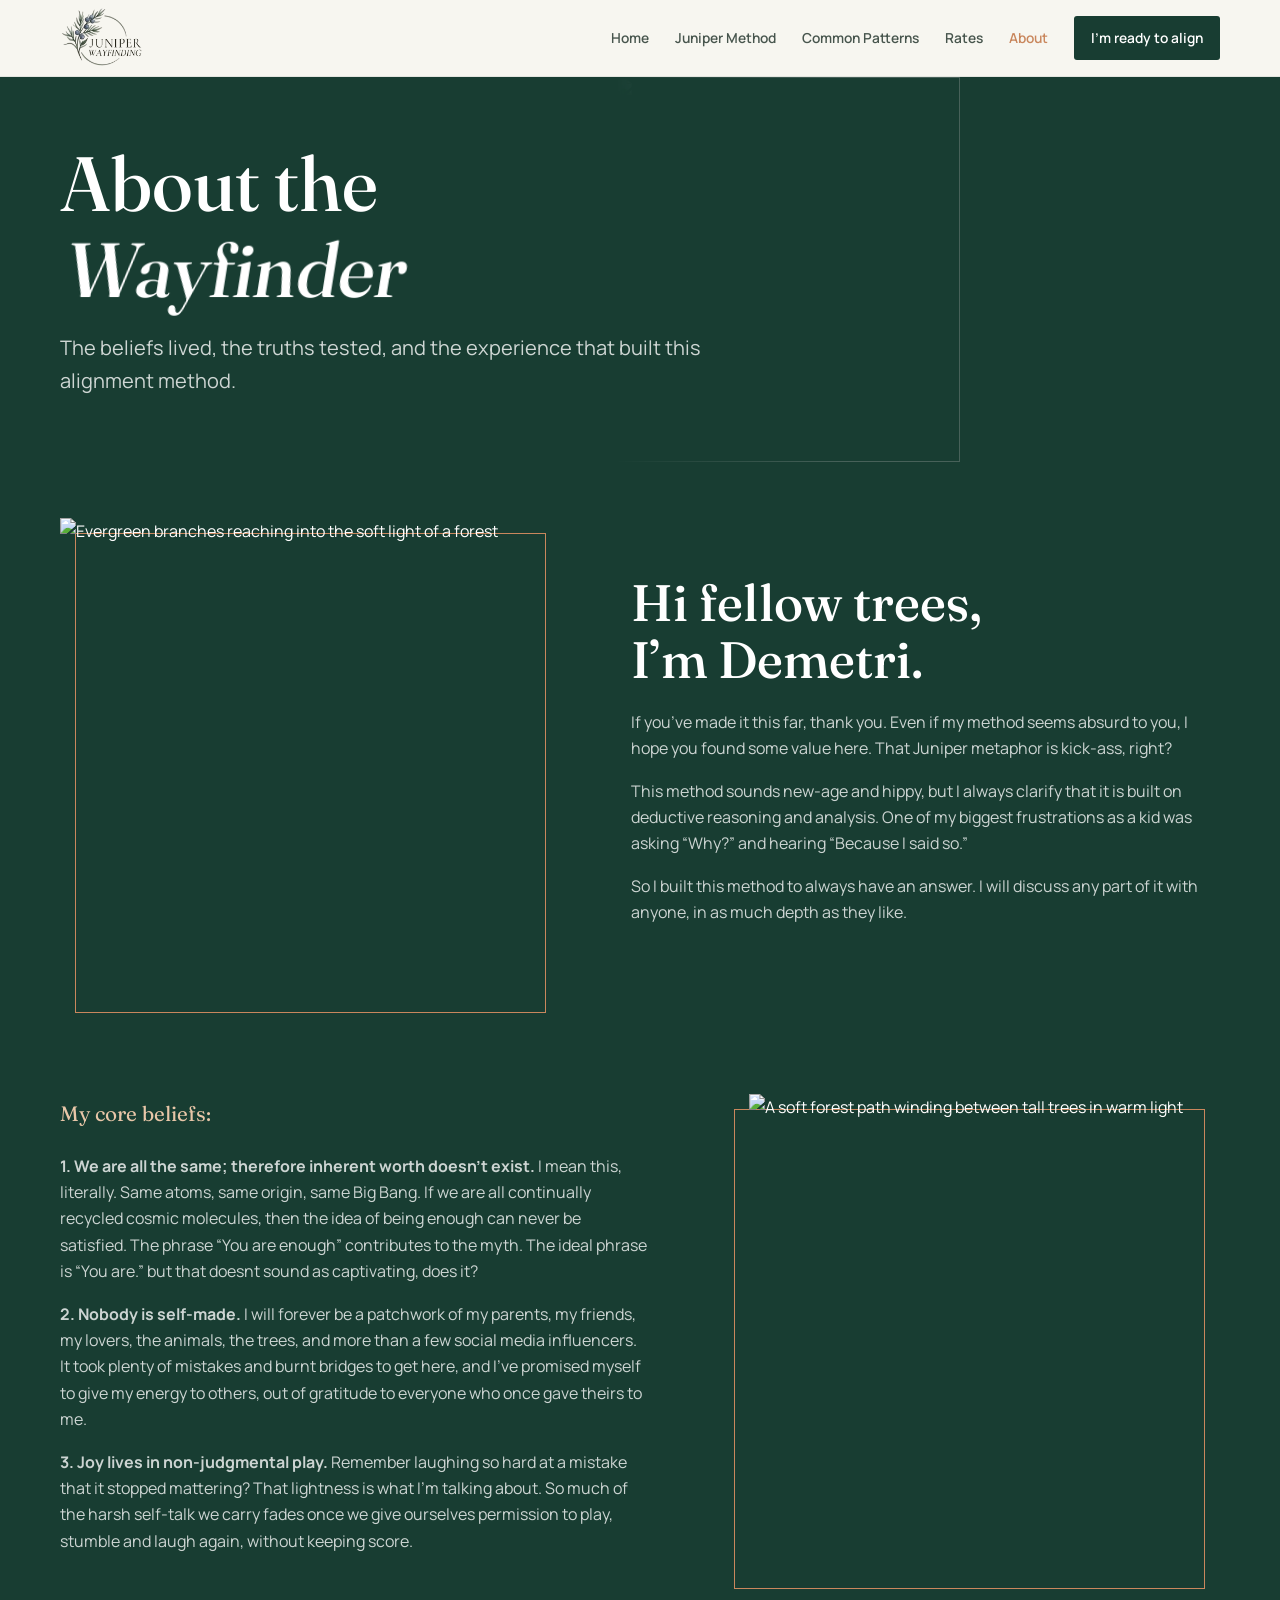
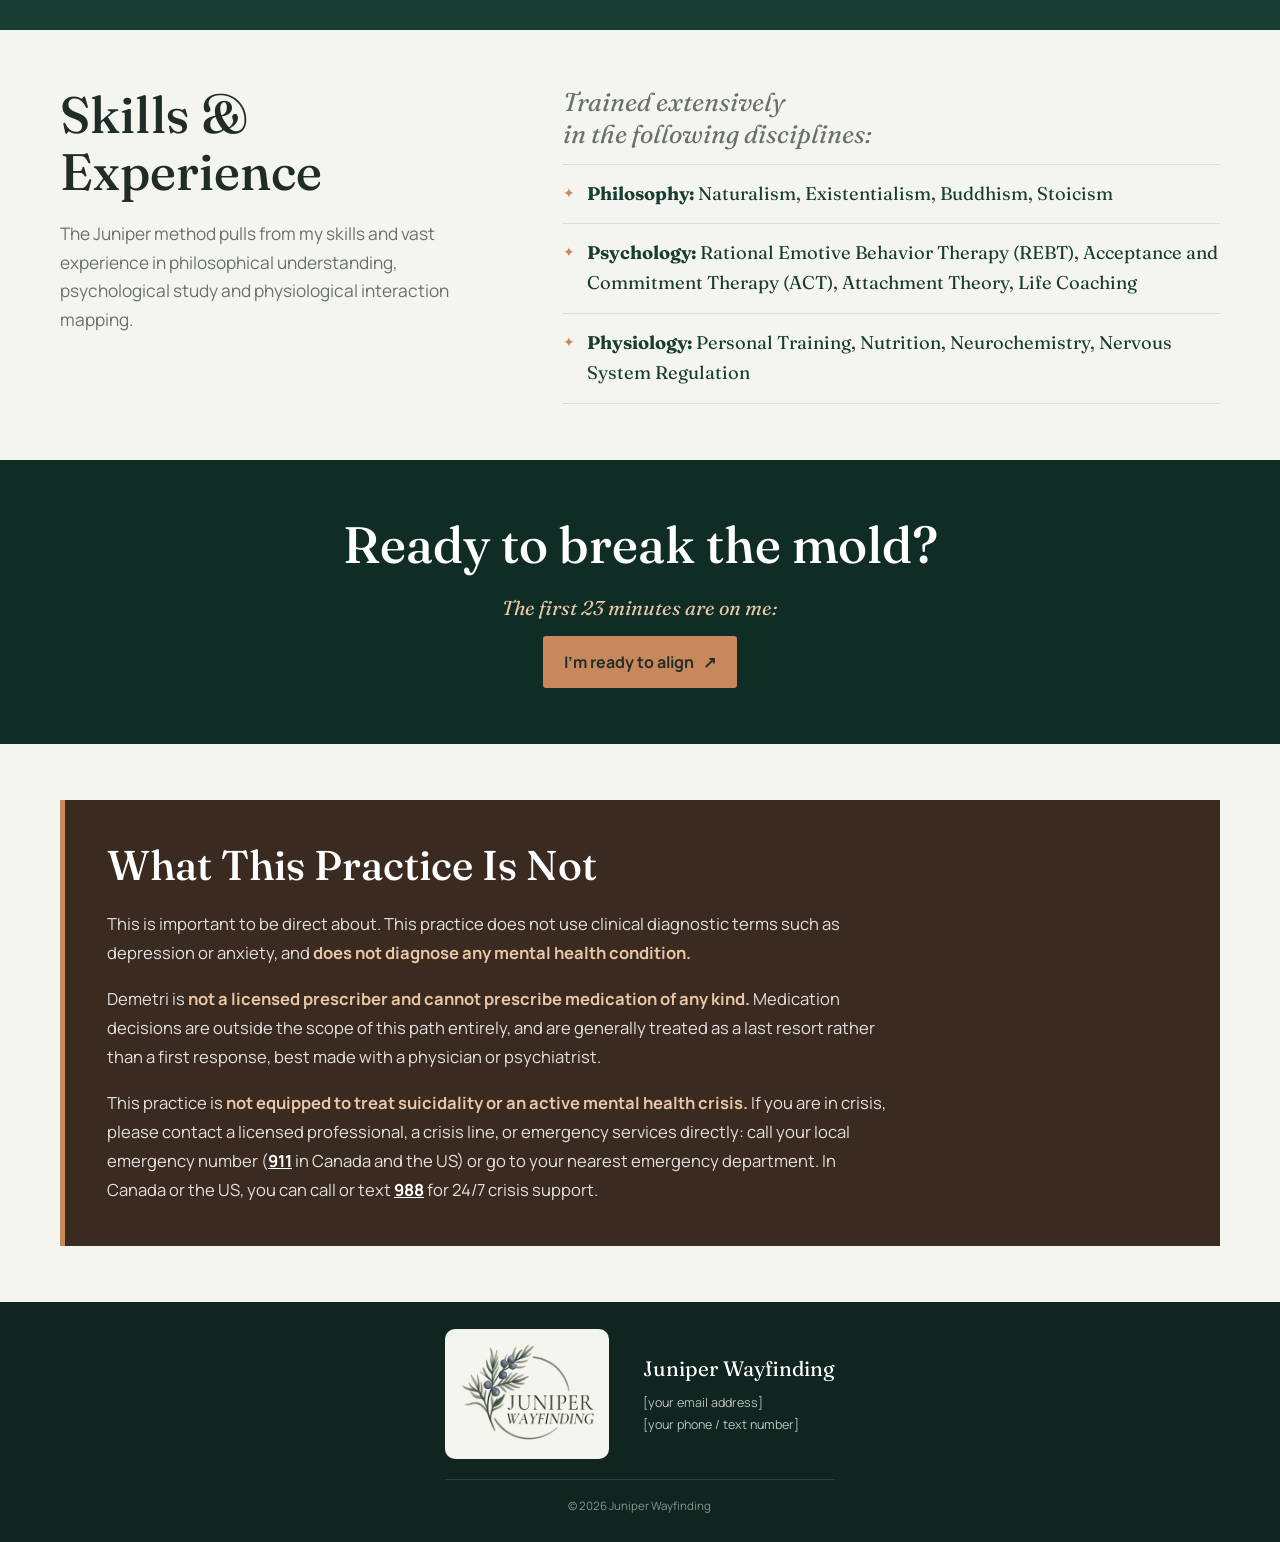
==== about.html @ f5d8e537 "Initial Juniper Wayfinding website Co-Authored-By: Claude Opus 5.5 <noreply@anthropic.com>" ====
<!doctype html>
<html lang="en">
<head>
	<meta charset="utf-8"><meta name="viewport" content="width=device-width, initial-scale=1"><meta name="theme-color" content="#183d32">
	<meta name="description" content="Demetri Steadfast runs Juniper Wayfinding, an online practice. Background, training in REBT, personal training, life coaching, nutrition, and neurochemistry, and what this practice is not.">
	<title>About the Wayfinder | Juniper Wayfinding</title>
	<link rel="preconnect" href="https://fonts.googleapis.com"><link rel="preconnect" href="https://fonts.gstatic.com" crossorigin>
	<link href="https://fonts.googleapis.com/css2?family=Fraunces:ital,opsz,wght@0,9..144,400;0,9..144,500;0,9..144,600;1,9..144,400;1,9..144,500&family=Manrope:wght@400;500;600;700&display=swap" rel="stylesheet"><link rel="stylesheet" href="site.css">
</head>
<body>
	<header class="site-header"><nav class="nav-wrap shell" aria-label="Main navigation">
		<a class="brand" href="index.html" aria-label="Juniper Wayfinding home"><img class="brand-logo" src="logo_inv.png" width="600" height="484" alt="Juniper Wayfinding"></a>
		<button class="menu-toggle" type="button" aria-label="Open navigation" aria-expanded="false" aria-controls="site-links"><svg viewBox="0 0 24 24" fill="none" stroke="currentColor" stroke-width="1.8" aria-hidden="true"><path d="M4 7h16M4 12h16M4 17h16"/></svg></button>
		<div class="nav-links" id="site-links"><a href="index.html">Home</a><a href="method.html">Juniper Method</a><a class="nav-sub" href="method.html#inspired-by-juniper">Inspired by Juniper</a><a href="helps.html">Common Patterns</a><a href="rates.html">Rates</a><a href="about.html" aria-current="page">About</a><a class="nav-book" href="booking.html">I’m ready to align</a></div>
	</nav></header>
	<main>
		<section class="page-hero"><img class="page-hero-image" src="https://images.unsplash.com/photo-1440581572325-0bea30075d9d?auto=format&fit=crop&w=1500&q=80" alt="" fetchpriority="high"><div class="shell"><h1>About the<br><span class="wayfinder-move">Wayfinder</span></h1><p>The beliefs lived, the truths tested, and the experience that built this alignment method.</p></div></section>
		<section class="section about"><div class="shell"><div class="about-grid"><div class="about-photo reveal"><img src="https://images.unsplash.com/photo-1511497584788-876760111969?auto=format&fit=crop&w=1100&q=85" alt="Evergreen branches reaching into the soft light of a forest" loading="lazy"></div>
			<div class="about-copy reveal"><h2>Hi fellow trees,<br>I’m Demetri.</h2>
				<p>If you’ve made it this far, thank you. Even if my method seems absurd to you, I hope you found some value here. That Juniper metaphor is kick-ass, right?</p>
				<p>This method sounds new-age and hippy, but I always clarify that it is built on deductive reasoning and analysis. One of my biggest frustrations as a kid was asking “Why?” and hearing “Because I said so.”</p>
				<p>So I built this method to always have an answer. I will discuss any part of it with anyone, in as much depth as they like.</p>
			</div></div>
			<div class="about-grid about-grid-flip"><div class="about-copy reveal">
				<p class="beliefs-lead">My core beliefs:</p>
				<p><strong>1. We are all the same; therefore inherent worth doesn’t exist.</strong> I mean this, literally. Same atoms, same origin, same Big Bang. If we are all continually recycled cosmic molecules, then the idea of being enough can never be satisfied. The phrase “You are enough” contributes to the myth. The ideal phrase is “You are.” but that doesnt sound as captivating, does it?</p>
				<p><strong>2. Nobody is self-made.</strong> I will forever be a patchwork of my parents, my friends, my lovers, the animals, the trees, and more than a few social media influencers. It took plenty of mistakes and burnt bridges to get here, and I’ve promised myself to give my energy to others, out of gratitude to everyone who once gave theirs to me.</p>
				<p><strong>3. Joy lives in non-judgmental play.</strong> Remember laughing so hard at a mistake that it stopped mattering? That lightness is what I’m talking about. So much of the harsh self-talk we carry fades once we give ourselves permission to play, stumble and laugh again, without keeping score.</p>
			</div><div class="about-photo reveal"><img src="https://images.unsplash.com/photo-1441974231531-c6227db76b6e?auto=format&amp;fit=crop&amp;w=1100&amp;q=85" alt="A soft forest path winding between tall trees in warm light" loading="lazy"></div></div></div></section>
		<section class="section"><div class="shell question-grid">
			<div class="reveal"><h2>Skills &amp; Experience</h2><p class="lede">The Juniper method pulls from my skills and vast experience in philosophical understanding, psychological study and physiological interaction mapping.</p></div>
			<div class="reveal"><p class="credentials-lead">Trained extensively<br>in the following disciplines:</p><ul class="credentials"><li><span><strong>Philosophy:</strong> Naturalism, Existentialism, Buddhism, Stoicism</span></li><li><span><strong>Psychology:</strong> Rational Emotive Behavior Therapy (REBT), Acceptance and Commitment Therapy (ACT), Attachment Theory, Life Coaching</span></li><li><span><strong>Physiology:</strong> Personal Training, Nutrition, Neurochemistry, Nervous System Regulation</span></li></ul></div>
		</div></section>
		<section class="closing"><div class="shell"><h2>Ready to break the mold?</h2><p class="spark-lead">The first 23 minutes are on me:</p><div class="actions" style="justify-content:center"><a class="button" href="booking.html">I’m ready to align <span aria-hidden="true">↗</span></a></div></div></section>
		<section class="section" id="what-this-is-not"><div class="shell"><div class="not-box reveal" style="opacity:1;transform:none">
			<h2>What This Practice Is Not</h2>
			<p>This is important to be direct about. This practice does not use clinical diagnostic terms such as depression or anxiety, and <strong>does not diagnose any mental health condition.</strong></p>
			<p>Demetri is <strong>not a licensed prescriber and cannot prescribe medication of any kind.</strong> Medication decisions are outside the scope of this path entirely, and are generally treated as a last resort rather than a first response, best made with a physician or psychiatrist.</p>
			<p>This practice is <strong>not equipped to treat suicidality or an active mental health crisis.</strong> If you are in crisis, please contact a licensed professional, a crisis line, or emergency services directly: call your local emergency number (<a href="tel:911">911</a> in Canada and the US) or go to your nearest emergency department. In Canada or the US, you can call or text <a href="tel:988">988</a> for 24/7 crisis support.</p>
		</div></div></section>
	</main>
	<footer class="footer">
		<div class="footer-inner shell"><a class="brand" href="index.html"><img class="brand-logo" src="logo_inv.png" width="600" height="484" alt="Juniper Wayfinding"></a><div class="footer-info"><p class="footer-tag">Juniper Wayfinding</p><p class="footer-contact"><span>[your email address]</span><span>[your phone / text number]</span></p></div><p class="footer-copy">© <span id="year"></span> Juniper Wayfinding</p></div>
	</footer>
	<script src="site.js" defer></script>
</body>
</html>
---- site.css ----
:root{--space:56px;--forest:#183d32;--deep:#102d25;--green:#315b4b;--orange:#c9875d;--orange-light:#e8c6a8;--stone:#747c76;--stone-light:#e3e6df;--paper:#f5f5ef;--white:#fffefa;--ink:#202c26;--muted:#69716b;--serif:"Fraunces",Georgia,serif;--sans:"Manrope",sans-serif;--content:1160px}
:focus-visible{outline:2px solid var(--orange);outline-offset:4px}.hero-copy{animation:copy-arrive .8s cubic-bezier(.2,.7,.2,1) both}@keyframes copy-arrive{from{opacity:0;transform:translateY(12px)}to{opacity:1;transform:translateY(0)}}.path-link{transition:transform .25s,box-shadow .25s}.path-link:hover{box-shadow:0 12px 28px rgb(24 61 50 / 9%)}
*{box-sizing:border-box}html{scroll-behavior:smooth;scroll-padding-top:90px}body{margin:0;background:var(--paper);color:var(--ink);font:16px/1.65 var(--sans);-webkit-font-smoothing:antialiased}img{display:block;max-width:100%}a{color:inherit}button,input,select,textarea{font:inherit}.shell{width:min(var(--content),calc(100% - 48px));margin-inline:auto}.eyebrow{margin:0 0 14px;color:var(--orange);font-size:.73rem;font-weight:700;letter-spacing:.13em;text-transform:uppercase}h1,h2,h3,p{margin-top:0}h1,h2,h3{font-family:var(--serif);font-weight:500;line-height:1.12}h2{margin-bottom:20px;font-size:clamp(2.2rem,4vw,3.45rem)}h3{font-size:1.35rem}.lede{max-width:660px;color:var(--muted);font-size:1.08rem}.section{padding:var(--space) 0}.section-flush-top{padding-top:0}.section-head{max-width:740px;margin-bottom:calc(var(--space) * .5)}.section-head p:last-child{margin-bottom:0}.button{display:inline-flex;min-height:49px;align-items:center;justify-content:center;gap:9px;padding:12px 20px;border:1px solid transparent;border-radius:3px;background:var(--orange);color:#1f3028;font-weight:700;text-decoration:none;transition:transform .2s,background .2s}.button:hover{transform:translateY(-2px);background:#e79b70}.button-green{background:var(--forest);color:white}.button-green:hover{background:var(--green)}.button-quiet{border-color:rgb(255 255 255 / 44%);background:transparent;color:white}.button-quiet:hover{background:rgb(255 255 255 / 10%)}.actions{display:flex;flex-wrap:wrap;align-items:center;gap:12px}
.site-header{position:sticky;z-index:20;top:0;border-bottom:1px solid rgb(24 61 50 / 9%);background:rgb(247 246 240 / 95%);backdrop-filter:blur(14px)}.nav-wrap{display:flex;min-height:76px;align-items:center;justify-content:space-between;gap:26px}.brand{display:inline-flex;align-items:center;gap:11px;color:var(--forest);text-decoration:none}.brand-mark{width:36px;height:42px}.brand-name{display:grid;gap:1px;font-size:1rem;font-weight:700;line-height:1.1}.brand-name small{color:var(--stone);font-size:.64rem;font-weight:600;letter-spacing:.13em;text-transform:uppercase}.nav-links{display:flex;align-items:center;gap:26px}.nav-links a{color:#47554d;font-size:.86rem;font-weight:600;text-decoration:none;transition:color .2s}.nav-links a:hover,.nav-links a[aria-current=page]{color:var(--orange)}.nav-links .nav-sub{display:none}.nav-links .nav-book{padding:11px 17px;border-radius:3px;background:var(--forest);color:white}.nav-links .nav-book:hover{background:var(--green);color:white}.menu-toggle{display:none;width:44px;height:44px;border:1px solid var(--stone-light);border-radius:3px;background:transparent;color:var(--forest);cursor:pointer}.menu-toggle svg{width:20px;height:20px}
.hero{position:relative;display:flex;align-items:center;overflow:hidden;background:var(--deep);color:white}.hero::before{position:absolute;z-index:1;inset:0;background:linear-gradient(90deg,rgb(16 45 37 / 97%) 0%,rgb(16 45 37 / 85%) 48%,rgb(16 45 37 / 28%) 100%);content:""}.hero-image{position:absolute;inset:0 0 0 34%;width:66%;height:100%;object-fit:cover;object-position:center 54%;opacity:.82}.hero-inner{position:relative;z-index:2;padding-block:55px 115px}.hero-copy{max-width:650px}.hero .eyebrow,.page-hero .eyebrow{color:var(--orange-light)}.hero h1{max-width:700px;margin-bottom:24px;font-size:clamp(3.2rem,7.1vw,6.2rem);letter-spacing:0}.hero h1 em{color:var(--orange-light);font-weight:500}.hero-copy>p:not(.eyebrow){max-width:min(432px,80%);margin-bottom:0;color:rgb(255 255 255 / 84%);font-size:1.25rem}.hero-note{display:flex;align-items:center;gap:11px;margin-top:40px;color:rgb(255 255 255 / 74%);font-size:.82rem}.hero-note span{width:36px;height:1px;background:var(--orange)}.page-hero{position:relative;overflow:hidden;padding:calc(var(--space) * 1.15) 0;background:var(--forest);color:white}.page-hero h1{max-width:800px;margin-bottom:18px;font-size:clamp(2.9rem,6vw,5.2rem)}.page-hero h1:last-child{margin-bottom:0}.hero-warning{color:var(--orange-light)}.page-hero p:not(.eyebrow){max-width:650px;margin-bottom:0;color:rgb(255 255 255 / 79%);font-size:1.25rem}.page-hero .shell{position:relative;z-index:2}.page-hero-image{position:absolute;inset:0 0 0 48%;width:52%;height:100%;object-fit:cover;opacity:.28;mask-image:linear-gradient(90deg,transparent,black 35%)}
.belief{padding:25px 0;background:var(--orange);color:#27362e}.belief-inner{display:flex;align-items:center;justify-content:space-between;gap:32px}.belief p{max-width:830px;margin:0;font-family:var(--serif);font-size:clamp(1.25rem,2.5vw,1.9rem);line-height:1.35}.belief-label{flex:0 0 auto;font-size:.7rem;font-weight:700;letter-spacing:.12em;text-transform:uppercase}.questions{background:#f0f0e9}.question-grid{display:grid;grid-template-columns:.8fr 1.2fr;gap:65px;align-items:start}.question-grid h2{max-width:440px}.question-list{display:grid;grid-template-columns:1fr 1fr;gap:0 28px;margin:0;padding:0;list-style:none}.question-list li{position:relative;padding:10px 0 10px 22px;border-top:1px solid #d7dbd4;color:#425148;font-family:var(--serif);font-size:1.28rem;line-height:1.4}.question-list li::before{position:absolute;top:calc(10px + .7em - 3px);left:2px;width:6px;height:6px;border-radius:50%;background:var(--orange);content:""}.home-paths{display:grid;grid-template-columns:repeat(auto-fit,minmax(230px,1fr));gap:18px}.path-link{display:flex;min-height:190px;flex-direction:column;align-items:flex-start;padding:26px;border-top:3px solid var(--orange);background:var(--white);text-decoration:none;transition:transform .2s}.path-link:hover{transform:translateY(-4px)}.path-link span{margin-top:auto;color:var(--forest);font-weight:700}.path-link h3{margin-bottom:10px;color:var(--forest);font-size:1.55rem}.path-link p{margin:0 0 20px;color:var(--muted);font-size:.93rem}.home-end{padding:57px 0;background:var(--forest);color:white}.home-end .shell{display:flex;align-items:center;justify-content:space-between;gap:28px}.home-end h2{max-width:630px;margin:0;font-size:clamp(1.8rem,3.3vw,2.7rem)}
.method-intro{display:grid;grid-template-columns:1fr .75fr;align-items:end;gap:44px}.method-intro .lede{margin-bottom:5px}.tree-map{display:grid;grid-template-columns:1fr 1fr;align-items:center;gap:clamp(30px,7vw,90px);margin-top:45px;padding:34px;border:1px solid var(--stone-light);background:var(--white)}.tree-art{width:100%;max-width:400px;margin-inline:auto}.tree-list{display:grid;gap:21px}.truth-list{margin:0;padding:0;list-style:none}.truth-list li{position:relative;padding-left:20px}.truth-list li+li{margin-top:6px}.truth-list li::before{position:absolute;top:.7em;left:2px;width:6px;height:6px;margin-top:-3px;border-radius:50%;background:var(--orange);content:""}.why .prose p.source-link{margin-top:34px;padding-top:22px;border-top:1px solid rgb(255 255 255 / 18%);color:rgb(255 255 255 / 65%);font-size:.92rem}.source-link a{display:block;margin-bottom:4px;color:var(--orange-light);font-family:var(--serif);font-size:1.3rem;text-decoration:none}.source-link a:hover{text-decoration:underline;text-underline-offset:4px}.hero-jumps{margin-top:30px}.equation-sub{margin:-8px 0 0;color:var(--muted);font-family:var(--serif);font-size:clamp(1.25rem,2vw,1.6rem);line-height:1.3}.about-copy p a{color:var(--orange-light);text-underline-offset:3px}.about-copy p a:hover{color:white}.about-copy .beliefs-lead{margin-top:26px;color:var(--orange-light)!important;font-family:var(--serif);font-size:1.3rem}.credentials-lead{margin:0 0 14px;color:var(--muted);font-family:var(--serif);font-size:1.6rem;line-height:1.25;font-style:italic}.quick:has(+ .layers-section){padding-bottom:calc(var(--space) * .6)}.quick-flow>:last-child{margin-bottom:0}.layers-section{padding-top:calc(var(--space) * .6)}.method-intro h2{margin-bottom:0}.layers-section .tree-photo{margin-top:calc(var(--space) * .4)}.tree-photo{margin:calc(var(--space) * .6) 0 0}.tree-photo img{display:block;width:100%;height:auto;aspect-ratio:2056/1536;object-fit:cover;object-position:92.6% 50%;--lean:6%;clip-path:polygon(var(--lean) 0,100% 0,calc(100% - var(--lean)) 100%,0 100%)}.tree-step{display:grid;grid-template-columns:46px 1fr;gap:15px}.step-number{display:grid;width:42px;height:42px;place-items:center;border:1px solid var(--orange);border-radius:50%;color:var(--forest);font-family:var(--serif);font-size:1.2rem}.tree-step h3{margin:0 0 5px;color:var(--forest);font-size:1.3rem}.tree-step p{margin:0;color:var(--muted);font-size:.93rem}.layers{display:grid;gap:14px;margin-top:calc(var(--space) * .6)}.layer{display:grid;grid-template-columns:68px minmax(210px,.75fr) 1.25fr;gap:22px;padding:28px 0;border-top:1px solid var(--stone-light)}.layer-index{color:var(--orange);font-family:var(--serif);font-size:2.15rem}.layer h3{margin:0 0 12px;color:var(--forest);font-size:1.7rem}.layer blockquote{margin:0;color:var(--stone);font-family:var(--serif);font-size:1rem;font-style:italic;line-height:1.55}.layer-content>p{margin-bottom:14px;color:var(--muted)}.practice-list{display:grid;grid-template-columns:1fr 1fr;gap:9px 18px;margin:0;padding:0;list-style:none}.practice-list li{display:flex;gap:9px;color:#46534b;font-size:.9rem}.practice-list li::before{color:var(--orange);content:"✦"}.method-close{max-width:780px;margin:38px auto 0;text-align:center}.method-close p{color:var(--muted)}
.about{background:var(--forest);color:white}.about-grid{display:grid;grid-template-columns:.8fr 1fr;align-items:center;gap:clamp(45px,8vw,100px)}.about-photo{position:relative;min-height:480px}.about-photo img{width:100%;height:480px;object-fit:cover;object-position:center}.about-photo::after{position:absolute;inset:15px -15px -15px 15px;z-index:-1;border:1px solid var(--orange);content:""}.about .eyebrow{color:var(--orange-light)}.about-copy p{color:rgb(255 255 255 / 78%)}.signature{margin-top:26px;color:var(--orange-light)!important;font-family:var(--serif);font-size:1.4rem}.values{display:grid;grid-template-columns:repeat(3,1fr);gap:28px;margin-top:48px;padding-top:27px;border-top:1px solid rgb(255 255 255 / 22%)}.values strong{display:block;margin-bottom:6px;color:var(--orange-light);font-family:var(--serif);font-size:1.24rem;font-weight:500}.values span{color:rgb(255 255 255 / 70%);font-size:.88rem}.rates-grid,.booking-grid{display:grid;grid-template-columns:1fr 1fr;gap:clamp(42px,8vw,90px);align-items:start}.rate-list{border-top:1px solid #d9ddd5}.rate-row{display:flex;align-items:start;justify-content:space-between;gap:18px;padding:21px 0;border-bottom:1px solid #d9ddd5}.rate-row h3{margin:0 0 5px;color:var(--forest);font-size:1.2rem}.rate-row p{margin:0;color:var(--muted);font-size:.9rem}.rate-value{flex:0 0 auto;color:var(--forest);font-size:.9rem;font-weight:700;text-align:right}.rate-note{margin-top:23px;padding:25px;border-left:3px solid var(--orange);background:#edeee8}.rate-note h3{color:var(--forest);font-size:1.4rem}.rate-note p{margin-bottom:13px;color:var(--muted);font-size:.93rem}.rate-note p:last-child{margin:0}.rate-note a{color:var(--forest);font-weight:700;text-underline-offset:3px}.booking{background:#edeee8}.booking-copy>p{color:var(--muted)}.booking-points{display:grid;gap:13px;margin:28px 0 0;padding:0;list-style:none}.booking-points li{display:flex;gap:12px;color:#46534b}.booking-points li::before{color:var(--orange);content:"✦"}.booking-form{padding:30px;background:var(--white)}.form-row{display:grid;grid-template-columns:1fr 1fr;gap:16px}.field{display:grid;gap:7px;margin-bottom:16px}.field label{color:var(--forest);font-size:.83rem;font-weight:700}.field input,.field select,.field textarea{width:100%;min-height:47px;padding:11px 12px;border:1px solid #cdd2ca;border-radius:2px;outline:none;background:white;color:var(--ink)}.field textarea{min-height:94px;resize:vertical}.field input:focus,.field select:focus,.field textarea:focus{border-color:var(--green);box-shadow:0 0 0 3px rgb(49 91 75 / 13%)}.privacy-note{margin:0 0 18px;color:var(--stone);font-size:.79rem}.booking-form .button{border:0;cursor:pointer}.form-status{min-height:1.5em;margin:13px 0 0;color:var(--forest);font-size:.89rem}.closing{padding:var(--space) 0;background:var(--deep);color:white;text-align:center}.closing .eyebrow{color:var(--orange-light)}.closing h2{max-width:760px;margin:0 auto 18px;text-wrap:balance}.closing h2+.actions{margin-top:28px}.closing p{max-width:580px;margin:0 auto 25px;color:rgb(255 255 255 / 75%)}.closing .closing-lede{font-size:1.25rem;text-wrap:balance}.closing .closing-kicker{margin-top:-6px;color:var(--orange-light);font-family:var(--serif);font-size:clamp(1.5rem,2.6vw,2.1rem);line-height:1.2;text-wrap:balance}.footer{padding:27px 0;background:#10251f;color:rgb(255 255 255 / 72%)}.footer-inner{display:grid;grid-template-columns:auto 1fr;align-items:center;gap:20px 34px}.footer-copy{grid-column:1/-1;margin:0;padding-top:16px;border-top:1px solid rgb(255 255 255 / 12%);color:rgb(255 255 255 / 50%);font-size:.72rem!important;text-align:left}.footer-contact{display:grid;gap:2px;text-align:left}.footer .brand{color:white}.footer .brand-name small{color:rgb(255 255 255 / 62%)}.footer p{margin:0;font-size:.78rem}.footer-links{display:flex;gap:18px}.footer-links a{font-size:.82rem;text-decoration:none}.footer-links a:hover{color:var(--orange-light)}.reveal{opacity:0;transform:translateY(18px);transition:opacity .65s,transform .65s}.reveal.is-visible{opacity:1;transform:translateY(0)}
@media(prefers-reduced-motion:reduce){*,*::before,*::after{scroll-behavior:auto!important;animation-duration:.01ms!important;animation-iteration-count:1!important;transition-duration:.01ms!important}.reveal{opacity:1;transform:none}}
@media(max-width:1080px){.nav-links{gap:16px}.nav-links a{font-size:.8rem}}
@media(max-width:940px){.menu-toggle{display:grid;place-items:center}.nav-links{position:absolute;top:100%;right:0;left:0;display:none;align-items:stretch;gap:0;padding:6px 24px 14px;border-bottom:1px solid var(--stone-light);background:var(--paper)}.nav-links.is-open{display:grid}.nav-links .nav-sub{display:block;margin-top:-5px;padding:3px 8px 2px 22px;border-left:2px solid var(--orange-light);margin-left:10px;color:var(--muted);font-size:.88rem}.nav-links a{padding:8px;font-size:.95rem}.nav-links .nav-book,.nav-links .nav-book:hover{margin-top:0;padding:8px;border-radius:0;background:none;color:#47554d;text-align:left}.nav-links .nav-book:hover{color:var(--orange)}}
@media(max-width:850px){.question-grid{gap:34px}.layer{grid-template-columns:54px minmax(180px,.75fr) 1.25fr;gap:16px}.rates-grid,.booking-grid{gap:40px}}
@media(max-width:680px){:root{--space:44px}html{scroll-padding-top:72px}.shell{width:min(var(--content),calc(100% - 36px))}.section{padding:var(--space) 0}.nav-wrap{min-height:68px}.hero::before{background:linear-gradient(90deg,rgb(16 45 37 / 89%),rgb(16 45 37 / 56%)),linear-gradient(0deg,rgb(16 45 37 / 40%),transparent)}.hero-image{inset:0;width:100%;opacity:.65;object-position:58% center}.hero-inner{padding-block:37px 110px}.hero h1{font-size:clamp(3rem,13vw,4.6rem)}.hero-copy>p:not(.eyebrow){font-size:1.25rem}.hero-note{margin-top:32px}.page-hero{padding:calc(var(--space) * 1.15) 0}.page-hero-image{inset:0;width:100%;opacity:.18;mask-image:linear-gradient(90deg,transparent,black)}.belief-inner,.home-end .shell{align-items:flex-start;flex-direction:column;gap:13px}.belief-label{font-size:.65rem}.question-grid,.method-intro,.rates-grid,.booking-grid,.about-grid{grid-template-columns:1fr;gap:28px}.question-list{grid-template-columns:1fr}.question-list li{font-size:1.2rem}.home-paths{grid-template-columns:1fr}.path-link{min-height:160px}.tree-map{grid-template-columns:1fr;gap:20px;margin-top:30px;padding:20px 16px}.tree-art{max-width:310px}.tree-list{gap:17px}.layers{margin-top:calc(var(--space) * .6)}.layer{grid-template-columns:42px 1fr;gap:8px 13px;padding:24px 0}.layer-index{grid-row:span 2;font-size:1.8rem}.layer h3{font-size:1.5rem}.layer blockquote{margin-bottom:8px;font-size:.96rem}.layer-content{grid-column:2}.practice-list{grid-template-columns:1fr;gap:8px}.about-photo,.about-photo img{min-height:340px;height:340px}.values{grid-template-columns:1fr;gap:16px;margin-top:34px}.rate-note{padding:21px}.rate-row{gap:10px}.rate-value{font-size:.82rem}.booking-form{padding:22px 18px}.form-row{grid-template-columns:1fr;gap:0}.footer-inner{grid-template-columns:1fr;justify-items:center;gap:16px}.footer-copy,.footer-contact,.footer-info{text-align:center}.footer-copy{justify-self:stretch}.footer-links{flex-wrap:wrap}}
/* ---- Added: content pages ---- */
.footer-crisis{padding:16px 0;border-bottom:1px solid rgb(255 255 255 / 12%);margin-bottom:26px}.footer-crisis p{max-width:900px;margin:0;color:rgb(255 255 255 / 62%);font-size:.74rem;line-height:1.55}.footer-crisis strong{color:var(--orange-light)}.footer-crisis a{color:white;font-weight:700;text-underline-offset:3px}.footer:has(.footer-crisis){padding-top:0}
.crisis-panel{padding:24px 26px;border-left:4px solid var(--orange);background:var(--white)}.crisis-panel h3{margin-bottom:8px;color:var(--forest);font-size:1.3rem}.crisis-panel p{margin:0 0 8px;color:#46534b}.crisis-panel p:last-child{margin:0}.crisis-panel a{color:var(--forest);font-weight:700;text-underline-offset:3px}
.intro{padding:78px 0 30px}.intro p{max-width:860px;margin:0;color:var(--forest);font-family:var(--serif);font-size:clamp(1.35rem,2.6vw,1.95rem);line-height:1.45}
.basics{display:grid;grid-template-columns:repeat(3,1fr);gap:0;border-top:1px solid #d9ddd5;border-bottom:1px solid #d9ddd5}.basics>div{padding:24px 24px 24px 0}.basics>div+div{padding-left:24px;border-left:1px solid #d9ddd5}.basics h3{margin-bottom:6px;color:var(--forest);font-size:1.2rem}.basics p{margin:0;color:var(--muted);font-size:.95rem}.basics a{color:var(--forest);font-weight:700;text-underline-offset:3px}
.faith-note{position:relative;overflow:hidden;max-width:820px;margin:0;padding:34px 26px;border:1px solid var(--stone-light);border-top:0;border-bottom:0;border-left:3px solid var(--orange);background:var(--white);color:#46534b}.faith-note::before,.faith-note::after{position:absolute;left:0;right:0;height:12px;content:"";animation:faith-current 6s linear infinite}.faith-note::before{top:0;background:url("data:image/svg+xml,%3Csvg xmlns='http://www.w3.org/2000/svg' width='120' height='12'%3E%3Cpath d='M0 0H120V6Q90 12 60 6T0 6Z' fill='%23f0f0e9'/%3E%3Cpath d='M0 6Q30 0 60 6T120 6' fill='none' stroke='%23c9875d' stroke-width='1.5'/%3E%3C/svg%3E") repeat-x 0 0/120px 12px}.faith-note::after{bottom:0;background:url("data:image/svg+xml,%3Csvg xmlns='http://www.w3.org/2000/svg' width='120' height='12'%3E%3Cpath d='M0 6Q30 0 60 6T120 6V12H0Z' fill='%23f0f0e9'/%3E%3Cpath d='M0 6Q30 0 60 6T120 6' fill='none' stroke='%23c9875d' stroke-width='1.5'/%3E%3C/svg%3E") repeat-x 0 0/120px 12px;animation-duration:9s;animation-direction:reverse}.faith-note p{position:relative;z-index:1}.faith-title{position:relative;z-index:1;margin:0;color:var(--forest);font-size:clamp(1.6rem,3vw,2.1rem);line-height:1.2}.quick-flow{max-width:820px;padding-left:26px}.ask-block{position:relative;padding-top:32px}.ask-block::before{position:absolute;top:0;bottom:0;left:-26px;width:3px;background:linear-gradient(var(--orange),var(--orange) 55%,rgb(201 135 93 / 0));content:""}@keyframes faith-current{to{background-position-x:120px}}.faith-note p{margin:0}.faith-note p+p{margin-top:10px}
.quick{background:#f0f0e9}.quick-grid{display:grid;grid-template-columns:1fr 1fr;gap:clamp(34px,6vw,70px);align-items:start}.quick-grid .lede{color:#46534b}.root-line{margin-top:14px;padding-top:18px;border-top:1px solid #d7dbd4;color:var(--forest);font-family:var(--serif);font-size:1.2rem;line-height:1.45}
.practice-list.detailed{grid-template-columns:1fr;gap:12px}.practice-list.detailed li{font-size:.94rem;line-height:1.55}.practice-list.detailed strong{color:var(--forest)}
.prose{max-width:720px}.prose p{color:#3d4a42;font-size:1.06rem;line-height:1.8}.prose-wide{max-width:780px;margin-inline:auto}
.why{background:var(--deep);color:white}.why .eyebrow{color:var(--orange-light)}.why h2{max-width:720px}.why .prose p{color:rgb(255 255 255 / 80%)}.why .prose p.pull{margin:34px 0;padding-left:22px;border-left:3px solid var(--orange);color:var(--orange-light);font-family:var(--serif);font-size:clamp(1.3rem,2.4vw,1.7rem);line-height:1.4}
.patterns{display:grid;gap:22px}.pattern{display:grid;grid-template-columns:minmax(220px,.8fr) 1.4fr;gap:clamp(22px,4vw,48px);padding:30px;background:var(--white);border-top:3px solid var(--orange)}.pattern h3{margin-bottom:16px;color:var(--forest);font-size:1.6rem}.quick-fix{margin:0;padding:14px 16px;background:#f0f0e9;color:var(--muted);font-size:.9rem}.quick-fix b,.root-label{display:block;margin-bottom:4px;color:var(--stone);font-size:.68rem;font-weight:700;letter-spacing:.13em;text-transform:uppercase}.root-label{color:var(--orange);margin-bottom:10px;font-size:.88rem}.root-steps{display:grid;gap:0;margin:0;padding:0;list-style:none}.root-steps li{display:grid;grid-template-columns:92px 1fr;gap:14px;padding:12px 0;border-top:1px solid var(--stone-light);color:#46534b;font-size:.95rem}.root-steps li:first-child{border-top:0;padding-top:0}.root-steps span{color:var(--forest);font-family:var(--serif);font-size:1rem}
.price{display:flex;flex-wrap:wrap;align-items:flex-end;gap:14px 40px;margin:0 0 20px}.price div{display:grid}.price strong{color:var(--forest);font-family:var(--serif);font-size:clamp(3rem,6vw,4.4rem);font-weight:500;line-height:1}.price span{color:var(--stone);font-size:.9rem;font-weight:700;letter-spacing:.12em;text-transform:uppercase}.price .plus{align-self:center;color:var(--orange);font-family:var(--serif);font-size:2rem}
.feature-grid{display:grid;grid-template-columns:1fr 1fr;gap:18px;margin-top:10px}.feature{padding:28px;background:var(--white);border-top:3px solid var(--forest)}.feature h3{margin-bottom:10px;color:var(--forest);font-size:1.4rem}.feature p{margin:0;color:var(--muted)}.feature .fine{margin-top:12px;font-size:.84rem;color:var(--stone)}
.credentials{display:grid;gap:0;margin:0 0 22px;padding:0;list-style:none;border-top:1px solid #d9ddd5}.credentials:last-child{margin-bottom:0}.credentials li{display:flex;gap:12px;padding:14px 0;border-bottom:1px solid #d9ddd5;color:var(--forest);font-family:var(--serif);font-size:1.15rem}.credentials li::before{color:var(--orange);content:"✦";font-family:var(--sans);font-size:.9rem;line-height:1.9}
.not-box{padding:clamp(26px,4vw,42px);background:#3a2a20;color:white;border-left:5px solid var(--orange)}.not-box h2{color:white;font-size:clamp(1.9rem,3.4vw,2.6rem)}.not-box p{max-width:780px;color:rgb(255 255 255 / 86%);font-size:1.04rem;line-height:1.75}.not-box p:last-child{margin-bottom:0}.not-box strong{color:var(--orange-light)}.not-box a{color:white;font-weight:700}
.story-hero{padding:calc(var(--space) * 1.15) 0 calc(var(--space) * .75);background:#ece8df;color:var(--ink)}.story-hero .eyebrow{color:#a8663f}.story-hero h1{max-width:760px;margin-bottom:16px;color:#2e2a24;font-size:clamp(2.6rem,5.4vw,4.4rem)}.story-hero p{max-width:600px;margin:0;color:#6b665c;font-family:var(--serif);font-style:italic;font-size:1.1rem}
.story{padding:calc(var(--space) * .75) 0 var(--space);background:#f6f3ec}.story-body{max-width:660px;margin-inline:auto}.story-body h2{margin:0 0 22px;color:#2e2a24;font-size:clamp(2rem,3.6vw,2.6rem)}.story-body h3{margin:54px 0 16px;color:#5a3d2b;font-size:1.5rem;font-style:italic}.story-body p{color:#3a3630;font-family:var(--serif);font-size:1.18rem;line-height:1.85}.story-body>p:first-of-type::first-letter{float:left;margin:8px 10px 0 0;color:#a8663f;font-size:4.2rem;line-height:.8}.story-body hr{width:60px;margin:54px auto;border:0;border-top:1px solid #c9875d}.story-sign{margin-top:40px!important;color:#a8663f!important;font-style:italic}
@media(max-width:680px){.basics{grid-template-columns:1fr}.basics>div,.basics>div+div{padding:18px 0;border-left:0}.basics>div+div{border-top:1px solid #d9ddd5}.quick-grid,.feature-grid,.pattern{grid-template-columns:1fr}.pattern{padding:22px 18px}.root-steps li{grid-template-columns:1fr;gap:2px}.intro{padding:56px 0 20px}.story-body p{font-size:1.08rem}}
.ask-lead{margin:0 0 4px;color:var(--forest);font-family:var(--serif);font-size:1.35rem}.works-on{margin:22px 0 10px;color:var(--forest);font-weight:700;font-size:.95rem}.layer h3 span{display:block;margin-top:6px;color:var(--stone);font-size:1.15rem;font-style:italic}
.path-link h3{white-space:nowrap}
.hero-ridge{position:absolute;right:0;bottom:-1px;left:0;z-index:1;height:110px;pointer-events:none}.ridge{position:absolute;inset:0;background-repeat:repeat-x;background-position:0 100%;animation:ridge-drift linear infinite}.ridge-back{background-image:url("data:image/svg+xml,%3Csvg xmlns='http://www.w3.org/2000/svg' width='900' height='110'%3E%3Cpath d='M0 55Q225 33 450 55T900 55V110H0Z' fill='%23315b4b'/%3E%3C/svg%3E");background-size:900px 110px;opacity:.7;animation-duration:70s}.ridge-mid{background-image:url("data:image/svg+xml,%3Csvg xmlns='http://www.w3.org/2000/svg' width='640' height='110'%3E%3Cpath d='M0 72Q160 56 320 72T640 72V110H0Z' fill='%238fae99'/%3E%3C/svg%3E");background-size:640px 110px;opacity:.5;animation-duration:48s;animation-direction:reverse}.ridge-front{background-image:url("data:image/svg+xml,%3Csvg xmlns='http://www.w3.org/2000/svg' width='1100' height='110'%3E%3Cpath d='M0 90Q275 80 550 90T1100 90V110H0Z' fill='%23f5f5ef'/%3E%3C/svg%3E");background-size:1100px 110px;animation-duration:90s}@keyframes ridge-drift{to{background-position-x:-2200px}}.ridge-back{animation-name:ridge-back}@keyframes ridge-back{to{background-position-x:-900px}}.ridge-mid{animation-name:ridge-mid}@keyframes ridge-mid{to{background-position-x:-640px}}.ridge-front{animation-name:ridge-front}@keyframes ridge-front{to{background-position-x:-1100px}}.leaf{position:absolute;top:0;width:14px;height:9px;border-radius:0 100% 0 100%;background:var(--orange-light);opacity:0;animation:leaf-fall 9s ease-in-out infinite}.leaf-1{left:12%;animation-delay:0s}.leaf-2{left:31%;animation-delay:2.4s;background:#8fae99}.leaf-3{left:48%;animation-delay:5.1s}.leaf-4{left:63%;animation-delay:1.3s;background:#8fae99}.leaf-5{left:79%;animation-delay:3.8s}.leaf-6{left:92%;animation-delay:6.6s;background:#8fae99}@keyframes leaf-fall{0%{opacity:0;transform:translate(0,0) rotate(0)}15%{opacity:.85}50%{transform:translate(26px,50px) rotate(140deg)}85%{opacity:.7}100%{opacity:0;transform:translate(-8px,100px) rotate(300deg)}}
.closing-leaves{position:relative;overflow:hidden}.closing-leaves .shell{position:relative;z-index:1}.leaf-fall-zone{position:absolute;top:0;right:0;left:0;height:var(--space);pointer-events:none}.leaf-fall-zone .leaf{top:-12px;animation-name:leaf-drift}@keyframes leaf-drift{0%{opacity:0;transform:translate(0,0) rotate(0)}20%{opacity:.9}55%{transform:translate(18px,26px) rotate(150deg)}85%{opacity:.6}100%{opacity:0;transform:translate(-6px,var(--space)) rotate(300deg)}}
.why{position:relative;overflow:hidden}.why>.shell{position:relative;z-index:1}.why-ambient{position:absolute;inset:0;pointer-events:none}.mist{position:absolute;width:60vw;max-width:760px;aspect-ratio:2/1;border-radius:50%;background:radial-gradient(closest-side,rgb(143 174 153 / 16%),transparent);filter:blur(10px);animation:mist-drift 38s ease-in-out infinite alternate}.mist-1{top:4%;left:-18%}.mist-2{top:38%;right:-22%;animation-duration:46s;animation-delay:-12s;background:radial-gradient(closest-side,rgb(232 198 168 / 9%),transparent)}.mist-3{bottom:-6%;left:10%;animation-duration:54s;animation-delay:-25s}@keyframes mist-drift{0%{transform:translate(0,0) scale(1)}100%{transform:translate(14vw,-4%) scale(1.15)}}.berry{position:absolute;bottom:-20px;width:9px;height:9px;border-radius:50%;background:radial-gradient(circle at 35% 35%,#aebfd0,#6c8298);opacity:0;animation:berry-rise 22s linear infinite}.berry-1{left:3%;bottom:55%}.berry-2{left:9%;bottom:30%;animation-delay:-4s;width:7px;height:7px}.berry-3{left:14%;bottom:75%;animation-delay:-11s}.berry-4{left:86%;bottom:45%;animation-delay:-2s;width:7px;height:7px}.berry-5{left:92%;bottom:70%;animation-delay:-15s}.berry-6{left:97%;bottom:20%;animation-delay:-8s}.berry-7{left:6%;bottom:85%;animation-delay:-18s;width:6px;height:6px}.berry-8{left:89%;bottom:60%;animation-delay:-20s;width:6px;height:6px}@keyframes berry-rise{0%{opacity:0;transform:translate(0,0)}10%{opacity:.4}50%{transform:translate(18px,-35vh)}90%{opacity:.28}100%{opacity:0;transform:translate(-10px,-70vh)}}.why-title{margin-bottom:6px}.title-branch{display:block;width:min(280px,70%);height:auto;margin:0 0 30px;overflow:visible}.branch-line,.branch-twig{fill:none;stroke:var(--orange);stroke-linecap:round;stroke-dasharray:320;stroke-dashoffset:320}.branch-line{stroke-width:2.4}.branch-twig{stroke-width:1.6;opacity:.8}.branch-berry{fill:#8ea3b8;opacity:0;transform-box:fill-box;transform-origin:center;transform:scale(0)}.title-branch.is-visible .branch-line{animation:branch-draw 1.8s ease-out .2s forwards}.title-branch.is-visible .branch-twig{animation:branch-draw 1.2s ease-out 1.2s forwards}.title-branch.is-visible .branch-berry{animation:berry-pop .5s cubic-bezier(.3,1.6,.5,1) forwards}.title-branch.is-visible .branch-berry:nth-of-type(1){animation-delay:1.6s}.title-branch.is-visible .branch-berry:nth-of-type(2){animation-delay:1.75s}.title-branch.is-visible .branch-berry:nth-of-type(3){animation-delay:1.95s}.title-branch.is-visible .branch-berry:nth-of-type(4){animation-delay:2.15s}@keyframes branch-draw{to{stroke-dashoffset:0}}@keyframes berry-pop{to{opacity:1;transform:scale(1)}}@media(prefers-reduced-motion:reduce){.branch-line,.branch-twig{stroke-dashoffset:0}.branch-berry{opacity:1;transform:none}.mist,.berry{animation:none}}
.button-shine{position:relative;overflow:hidden;animation:glow-pulse 3.2s ease-in-out infinite}.button-glow{position:relative;overflow:hidden;border-color:var(--orange-light);color:var(--orange-light);animation:glow-pulse 3.2s ease-in-out infinite}.button-shine::after,.button-glow::after{position:absolute;top:0;bottom:0;left:-60%;width:45%;background:linear-gradient(100deg,transparent,rgb(255 255 255 / 22%),transparent);content:"";transform:skewX(-18deg);animation:glow-sheen 4.8s ease-in-out infinite}.button-glow:hover{background:rgb(232 198 168 / 12%);color:white}@keyframes glow-pulse{0%,100%{box-shadow:0 0 0 0 rgb(232 198 168 / 0)}50%{box-shadow:0 0 18px 2px rgb(232 198 168 / 35%)}}@keyframes glow-sheen{0%,55%{left:-60%}85%,100%{left:130%}}
.wind-zone{position:relative;overflow:hidden}.wind-zone>.shell{position:relative;z-index:2}.wind-gust{position:absolute;inset:0;z-index:1;width:100%;height:100%;pointer-events:none}.wind-gust path{fill:none;stroke:var(--orange-light);stroke-width:1.6;stroke-linecap:round;vector-effect:non-scaling-stroke;stroke-dasharray:180 1600;stroke-dashoffset:1780;opacity:.5;animation:gust-travel 12s ease-in-out infinite}@keyframes gust-travel{0%{stroke-dashoffset:1780;opacity:0}15%{opacity:.5}80%{opacity:.35}100%{stroke-dashoffset:0;opacity:0}}
.why-word{display:inline-block;margin-right:.12em;color:var(--orange-light);animation:why-glow 4.5s ease-in-out infinite}@keyframes why-glow{0%,100%{text-shadow:0 0 0 rgb(232 198 168 / 0)}50%{text-shadow:0 0 12px rgb(232 198 168 / 55%)}}
.tree-diagram{display:grid;grid-template-columns:minmax(0,340px) minmax(0,1fr);gap:56px;align-items:stretch;max-width:980px;margin:calc(var(--space) * .4) auto 0}.td-photo{position:relative}.td-photo img{display:block;width:100%;height:auto;border-radius:3px}.td-pin{position:absolute;right:-56px;height:1px;background:rgb(24 61 50 / 35%)}.td-pin-canopy{top:24%;left:44%}.td-pin-trunk{top:56%;left:72%}.td-pin-bedrock{top:86%;left:58%}.td-dot{position:absolute;top:50%;left:0;display:grid;width:26px;height:26px;place-items:center;border:2px solid white;border-radius:50%;background:var(--orange);color:white;font-size:.78rem;font-weight:700;transform:translate(-50%,-50%);box-shadow:0 2px 8px rgb(0 0 0 / 25%)}.td-labels{position:relative;margin:0;padding:0;list-style:none}.td-label{position:absolute;left:0;right:0;transform:translateY(-50%)}.td-label-canopy{top:24%}.td-label-trunk{top:56%}.td-label-bedrock{top:86%}.td-num{display:none}.td-title{margin:0;color:var(--forest);font-family:var(--serif);font-size:clamp(1.4rem,2.2vw,1.75rem);line-height:1.15}.td-sub{margin:2px 0 6px;color:var(--orange);font-family:var(--serif);font-size:1.08rem;font-style:italic}.td-line{max-width:440px;margin:0;color:var(--muted);font-size:.98rem;line-height:1.55}@media(max-width:760px){.tree-diagram{grid-template-columns:1fr;gap:26px}.td-photo{width:min(260px,70%);margin-inline:auto}.td-pin{right:auto;width:0;background:none}.td-labels{display:grid;gap:18px}.td-label{position:static;display:grid;grid-template-columns:30px 1fr;gap:12px;transform:none}.td-num{display:grid;width:26px;height:26px;place-items:center;border-radius:50%;background:var(--orange);color:white;font-size:.78rem;font-weight:700}}
.draws-on{margin:4px 0 16px;color:var(--stone);font-size:.9rem}.draws-on strong{color:var(--forest)}.layer-change{margin:18px 0 0 !important;padding:12px 16px;border-left:3px solid var(--orange);background:rgb(232 198 168 / 20%);color:var(--forest) !important;font-size:.98rem}
.put-down{display:inline-block}.pd-word{position:relative;display:inline-block;opacity:0;transform:translateY(-0.9em)}.put-down.is-visible .pd-word{animation:pd-drop .5s cubic-bezier(.3,1.5,.5,1) forwards}.put-down.is-visible .pd-word:nth-child(1){animation-delay:.35s}.put-down.is-visible .pd-word:nth-child(2){animation-delay:.55s}.put-down.is-visible .pd-last{color:white;animation:pd-slam .55s cubic-bezier(.2,1.6,.4,1) .85s forwards}.pd-last::after{position:absolute;right:0;bottom:-.08em;left:0;height:3px;border-radius:3px;background:var(--orange);content:"";transform:scaleX(0);transform-origin:center}.put-down.is-visible .pd-last::after{animation:pd-line .45s ease-out 1.15s forwards}@keyframes pd-drop{to{opacity:1;transform:translateY(0)}}@keyframes pd-slam{0%{opacity:0;transform:translateY(-1.4em) scale(1.15)}60%{opacity:1;transform:translateY(0) scale(1.08,.88)}80%{transform:translateY(-.06em) scale(.97,1.04)}100%{opacity:1;transform:translateY(0) scale(1)}}@keyframes pd-line{0%{transform:scaleX(0);box-shadow:0 0 0 rgb(201 135 93 / 0)}60%{transform:scaleX(1.12);box-shadow:0 0 14px rgb(201 135 93 / 70%)}100%{transform:scaleX(1);box-shadow:0 0 6px rgb(201 135 93 / 35%)}}
.requirement-box{max-width:660px;margin:22px 0 0;padding:16px 20px;border:2px solid var(--orange);border-radius:3px;background:rgb(232 198 168 / 18%);color:var(--forest);font-size:1.02rem;line-height:1.6}.requirement-box strong{color:var(--orange)}
.support-block{max-width:660px;margin:24px 0 0;padding-top:20px;border-top:1px solid #d9ddd5}.support-block h3{margin:0 0 8px;color:var(--forest);font-size:1.35rem}.support-block p{margin:0;color:#46534b;font-size:1rem;line-height:1.65}
.value-list{display:grid;gap:10px;max-width:560px;margin:6px 0 0;padding:0;list-style:none}.value-list li{position:relative;padding-left:30px;color:#46534b;font-size:1.05rem;line-height:1.5}.value-list li::before{position:absolute;top:.15em;left:0;display:grid;width:20px;height:20px;place-items:center;border-radius:50%;background:var(--orange);color:white;content:"✓";font-size:.72rem;font-weight:700}.value-list strong{color:var(--forest)}.value-why{max-width:560px;margin:18px 0 0;color:var(--muted);font-size:.98rem}.value-why strong{color:var(--forest)}
.info-blurbs{display:grid;gap:14px;max-width:560px;margin:26px 0 0;padding-top:20px;border-top:1px solid #d9ddd5}.info-blurb{position:relative;margin:0;padding-left:30px;color:var(--muted);font-size:.95rem;line-height:1.55}.info-blurb::before{position:absolute;top:.1em;left:0;display:grid;width:20px;height:20px;place-items:center;border:1.5px solid var(--orange);border-radius:50%;color:var(--orange);content:"i";font-family:var(--serif);font-size:.8rem;font-style:italic;font-weight:700}.info-blurb strong{color:var(--forest)}
.access-card{margin-top:26px;padding:20px 22px;border:2px solid var(--orange);border-radius:3px;background:rgb(232 198 168 / 16%)}.access-card h3{margin:0 0 8px;color:var(--forest);font-size:1.35rem}.access-card p{margin:0;color:#46534b;font-size:.98rem;line-height:1.6}.access-card .access-note{margin-top:10px;color:var(--stone);font-size:.88rem}
.access-proof{margin:6px 0 0;padding-left:18px;color:var(--stone);font-size:.88rem;line-height:1.6}.access-proof li::marker{color:var(--orange)}
.guarantee{position:relative;max-width:560px;margin-top:26px;padding:20px 22px 20px 70px;border:2px solid var(--forest);border-radius:3px;background:var(--white)}.guarantee::before{position:absolute;top:20px;left:20px;display:grid;width:34px;height:34px;place-items:center;border-radius:50%;background:var(--forest);color:var(--orange-light);content:"✓";font-size:1rem;font-weight:700}.guarantee h3{margin:0 0 6px;color:var(--forest);font-size:1.35rem}.guarantee p{margin:0;color:#46534b;font-size:.98rem;line-height:1.6}.guarantee .guarantee-note{margin-top:10px;color:var(--orange);font-family:var(--serif);font-size:1.05rem;font-style:italic}
.closing-spark{margin:18px auto 0 !important;color:rgb(255 255 255 / 70%) !important;font-size:.95rem}.closing-spark a{color:var(--orange-light);font-weight:700;text-decoration:none;white-space:nowrap}.closing-spark a:hover{text-decoration:underline;text-underline-offset:3px}.spark-line{max-width:560px;margin:18px 0 0;padding:12px 16px;border-radius:3px;background:rgb(232 198 168 / 22%);color:#46534b;font-size:.98rem}.spark-line strong{color:var(--forest)}.spark-line a{color:var(--orange);font-weight:700;text-decoration:none;white-space:nowrap}.spark-line a:hover{text-decoration:underline}
.closing .spark-lead{margin:26px auto 12px;color:var(--orange-light);font-family:var(--serif);font-size:1.25rem;font-style:italic}.closing h2+.spark-lead,.closing .closing-kicker+.spark-lead{margin-top:18px}
.closing-leaves .closing-lede{font-size:1.4rem}
.next-story{max-width:620px;margin:48px auto 0;color:var(--muted);font-family:var(--serif);font-size:1.2rem;font-style:italic;line-height:1.5;text-align:center;text-wrap:balance}.next-story a{color:var(--orange);font-family:var(--sans);font-size:.95rem;font-style:normal;font-weight:700;text-decoration:none;white-space:nowrap}.next-story a:hover{text-decoration:underline}
.or-divider{display:flex;align-items:center;gap:14px;max-width:260px;margin:18px auto;color:var(--stone);font-family:var(--serif);font-size:1.05rem;font-style:italic}.or-divider::before,.or-divider::after{flex:1;height:1px;background:#d0d5ce;content:""}

.word-count{margin:4px 0 0;color:var(--stone);font-size:.8rem;text-align:right}.word-count.is-met{color:var(--green);font-weight:700}
.avail{margin:0 0 16px;padding:0;border:0}.avail legend{margin-bottom:8px;padding:0;color:var(--forest);font-size:.83rem;font-weight:700}.check-grid{display:grid;grid-template-columns:1fr 1fr;gap:8px}.check{display:flex;align-items:center;gap:10px;min-height:44px;padding:8px 12px;border:1px solid #cdd2ca;border-radius:2px;background:white;color:var(--ink);font-size:.9rem;cursor:pointer}.check:hover{border-color:var(--green)}.field .check input{flex:0 0 auto;width:18px;height:18px;min-height:0;margin:0;padding:0;accent-color:var(--forest)}.check:has(input:checked){border-color:var(--forest);background:rgb(49 91 75 / 7%);font-weight:600}@media(max-width:420px){.check-grid{grid-template-columns:1fr}}
.meaning-wrap{position:relative;display:inline-block;margin-top:14px;animation:meaning-bob 2.8s ease-in-out infinite}.meaning-btn{position:relative;display:inline-block;overflow:hidden;padding:3px;border-radius:999px;text-decoration:none}.meaning-btn::before{position:absolute;top:50%;left:50%;width:300%;aspect-ratio:1;background:conic-gradient(#e8c6a8,#c9875d,#8fae99,#aebfd0,#e8c6a8,#f3d9e8,#e8c6a8);content:"";transform:translate(-50%,-50%) rotate(0);animation:meaning-spin 3.5s linear infinite}.meaning-btn>span{position:relative;display:block;padding:14px 26px;border-radius:999px;background:var(--deep);color:white;font-weight:700;transition:background .2s}.meaning-btn:hover>span{background:#1b4a3b}.meaning-wrap::after{position:absolute;inset:-8px;z-index:-1;border-radius:999px;background:radial-gradient(closest-side,rgb(232 198 168 / 45%),transparent);content:"";filter:blur(8px);animation:meaning-glow 2.8s ease-in-out infinite}.sparkle{position:absolute;color:var(--orange-light);font-size:1rem;opacity:0;pointer-events:none;animation:meaning-twinkle 2.4s ease-in-out infinite}.sp-1{top:-14px;left:-10px}.sp-2{top:-18px;right:6px;animation-delay:.6s;font-size:.8rem}.sp-3{bottom:-14px;right:-12px;animation-delay:1.2s}.sp-4{bottom:-16px;left:18px;animation-delay:1.8s;font-size:.8rem}@keyframes meaning-spin{to{transform:translate(-50%,-50%) rotate(360deg)}}@keyframes meaning-bob{0%,100%{transform:translateY(0) rotate(-1deg)}50%{transform:translateY(-5px) rotate(1deg)}}@keyframes meaning-glow{0%,100%{opacity:.5}50%{opacity:1}}@keyframes meaning-twinkle{0%,100%{opacity:0;transform:scale(.4) rotate(0)}50%{opacity:1;transform:scale(1.2) rotate(90deg)}}
.cairn{position:relative;flex:0 0 auto;width:170em;height:156em;font-size:.6px}.cairn.reveal{transform:none}.cairn .stone{position:absolute;left:50%;border-radius:50%;background:linear-gradient(180deg,#b9c7bd,#7f978a);box-shadow:inset 0 -6em 10em rgb(0 0 0 / 22%);opacity:0}.cairn .s1{bottom:0;width:150em;height:46em;margin-left:-75em}.cairn .s2{bottom:40em;width:118em;height:40em;margin-left:-62em}.cairn .s3{bottom:75em;width:92em;height:34em;margin-left:-44em}.cairn .s4{bottom:104em;width:66em;height:28em;margin-left:-35em}.cairn .s5{bottom:128em;width:40em;height:22em;margin-left:-18em;background:linear-gradient(180deg,#f0d6bf,#c9875d)}.cairn.is-visible .stone{animation:cairn-drop .7s cubic-bezier(.3,1.4,.5,1) forwards}.cairn.is-visible .s2{animation-delay:.35s}.cairn.is-visible .s3{animation-delay:.7s}.cairn.is-visible .s4{animation-delay:1.05s}.cairn.is-visible .s5{animation-delay:1.4s}@keyframes cairn-drop{0%{opacity:0;transform:translateY(-120em)}55%{opacity:1;transform:translateY(0) scale(1.04,.94)}75%{transform:translateY(-4em) scale(.98,1.02)}100%{opacity:1;transform:translateY(0)}}.price.price-cairn{flex-wrap:nowrap;align-items:center;gap:18px}.closing-cairn{position:relative;overflow:hidden}.closing-cairn>.shell{position:relative}@media(prefers-reduced-motion:reduce){.cairn .stone{opacity:1;animation:none!important}}
.price .cairn{display:block}.cairn .stone{font-size:inherit;letter-spacing:0;text-transform:none}
.cairn-closing{margin:0 auto 22px;font-size:.7px}@media(max-width:760px){.cairn-closing{font-size:.55px}}
.price .price-label{display:grid;gap:1.5px;margin-top:6px;line-height:1.2}.price .price-line{display:block;color:var(--orange);font-size:inherit;letter-spacing:inherit;line-height:1.2}
.booking-copy .booking-lede{font-size:1.25rem}
.wayfinder-move{display:inline-block;transform-origin:left bottom;animation:wf-arrive .9s cubic-bezier(.3,1.3,.5,1) .3s both,wf-stride 2.6s ease-in-out 1.2s infinite}@keyframes wf-arrive{from{transform:translateX(-18px) skewX(0)}to{transform:translateX(0) skewX(-9deg)}}@keyframes wf-stride{0%,100%{transform:translateX(0) skewX(-9deg)}50%{transform:translateX(12px) skewX(-13deg)}}
.brand-logo{display:block;width:auto;height:66px;margin-block:-2px}.footer .brand-logo{height:130px;margin:0;padding:10px 14px;border-radius:10px;background:#f5f5ef}@media(max-width:680px){.brand-logo{height:58px;margin-block:0}}
.footer-tag{margin:0 0 6px!important;color:white;font-family:var(--serif);font-size:1.3rem!important}.footer-contact span{display:block}.home-header .nav-wrap{min-height:149px;transition:min-height .35s ease}.home-header .brand-logo{height:132px;margin-block:0;transition:height .35s ease}.home-header.is-scrolled .nav-wrap{min-height:76px}.home-header.is-scrolled .brand-logo{height:66px}@media(max-width:680px){.home-header .nav-wrap{min-height:132px}.home-header .brand-logo{height:115px}.home-header.is-scrolled .nav-wrap{min-height:68px}.home-header.is-scrolled .brand-logo{height:58px}.footer .brand-logo{height:110px}}
.footer-inner{grid-template-columns:auto auto;justify-content:center}@media(max-width:680px){.footer-inner{grid-template-columns:1fr}}.footer-copy{text-align:center}
@media(max-width:680px){.hero-ridge{height:90px}.ridge-back{background-size:380px 90px;animation-name:ridge-back-m}.ridge-mid{background-size:270px 90px;animation-name:ridge-mid-m}.ridge-front{background-size:460px 90px;animation-name:ridge-front-m}@keyframes ridge-back-m{to{background-position-x:-380px}}@keyframes ridge-mid-m{to{background-position-x:-270px}}@keyframes ridge-front-m{to{background-position-x:-460px}}}
.about-grid-flip{grid-template-columns:1fr .8fr;margin-top:clamp(56px,8vw,96px)}.about-grid-flip .about-photo::after{inset:15px 15px -15px -15px}.about-grid-flip .beliefs-lead{margin-top:0}@media(max-width:680px){.about-grid-flip{grid-template-columns:1fr;margin-top:40px}}
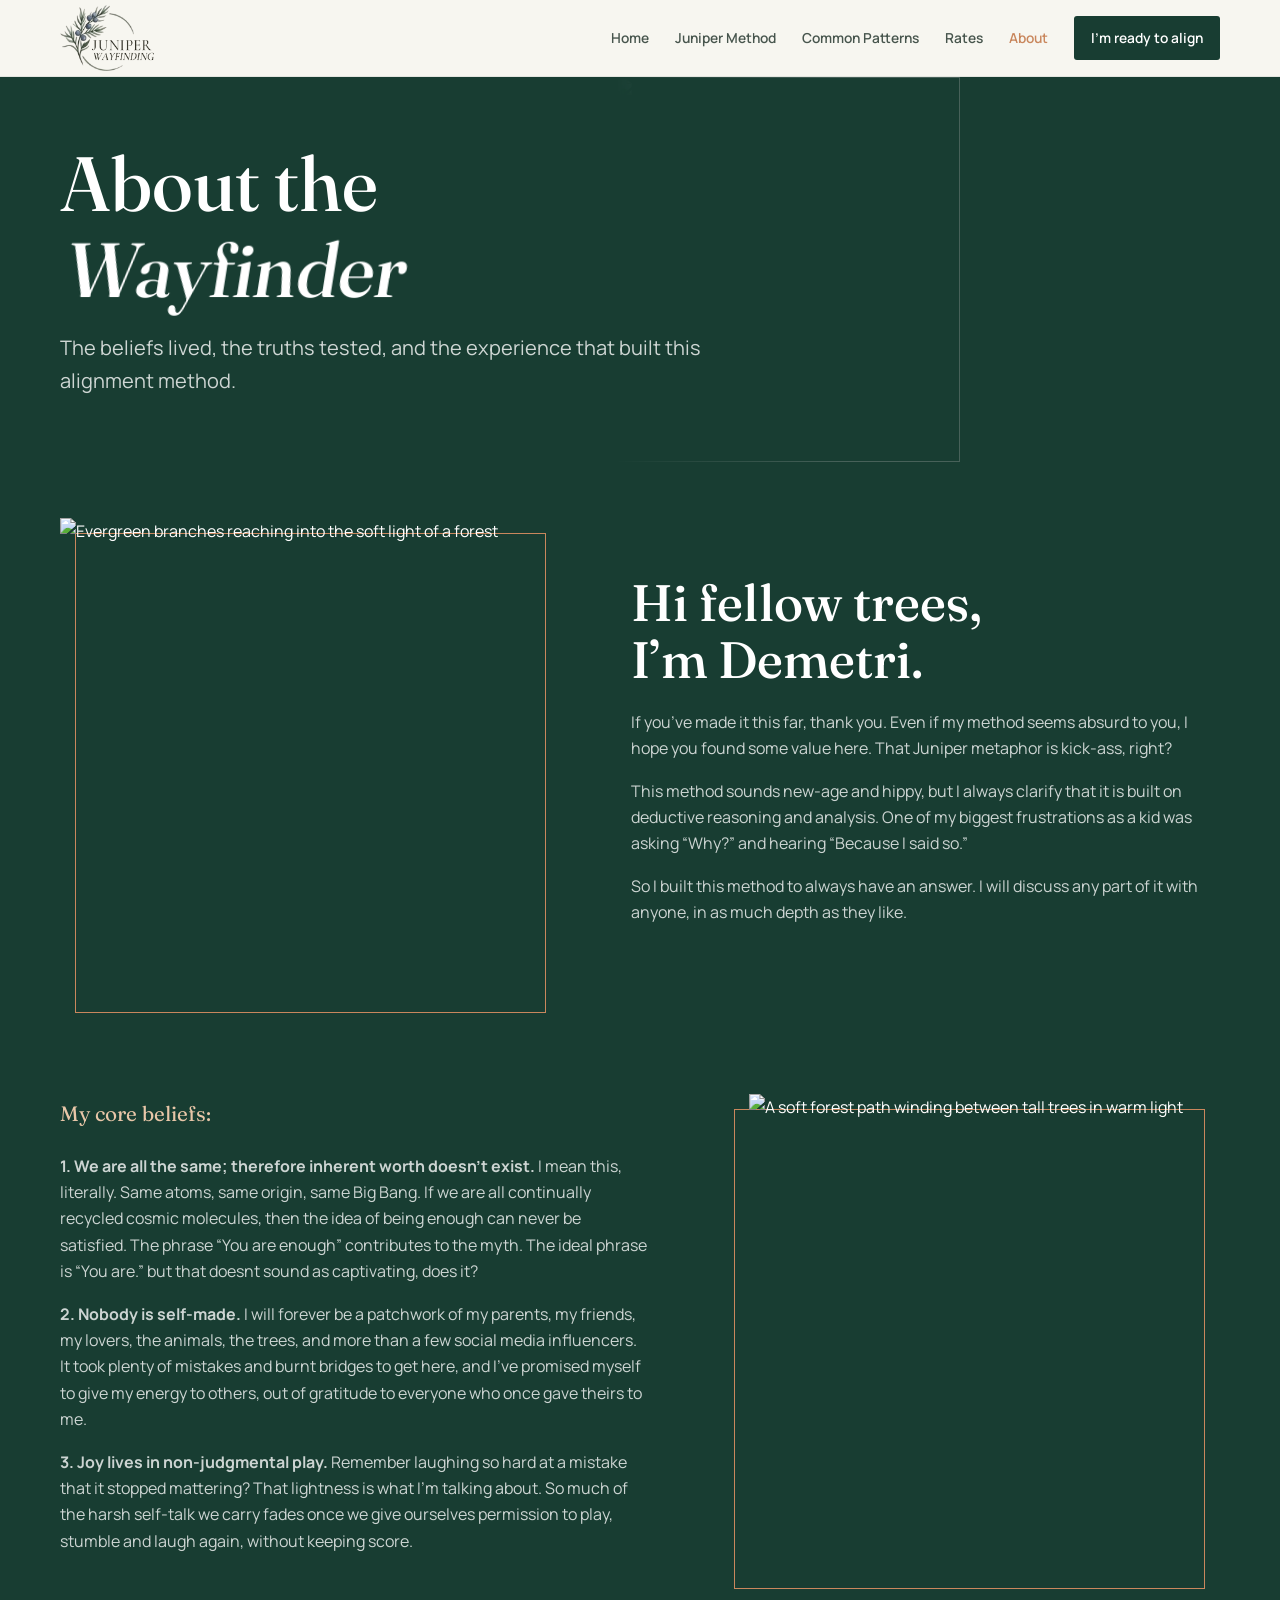
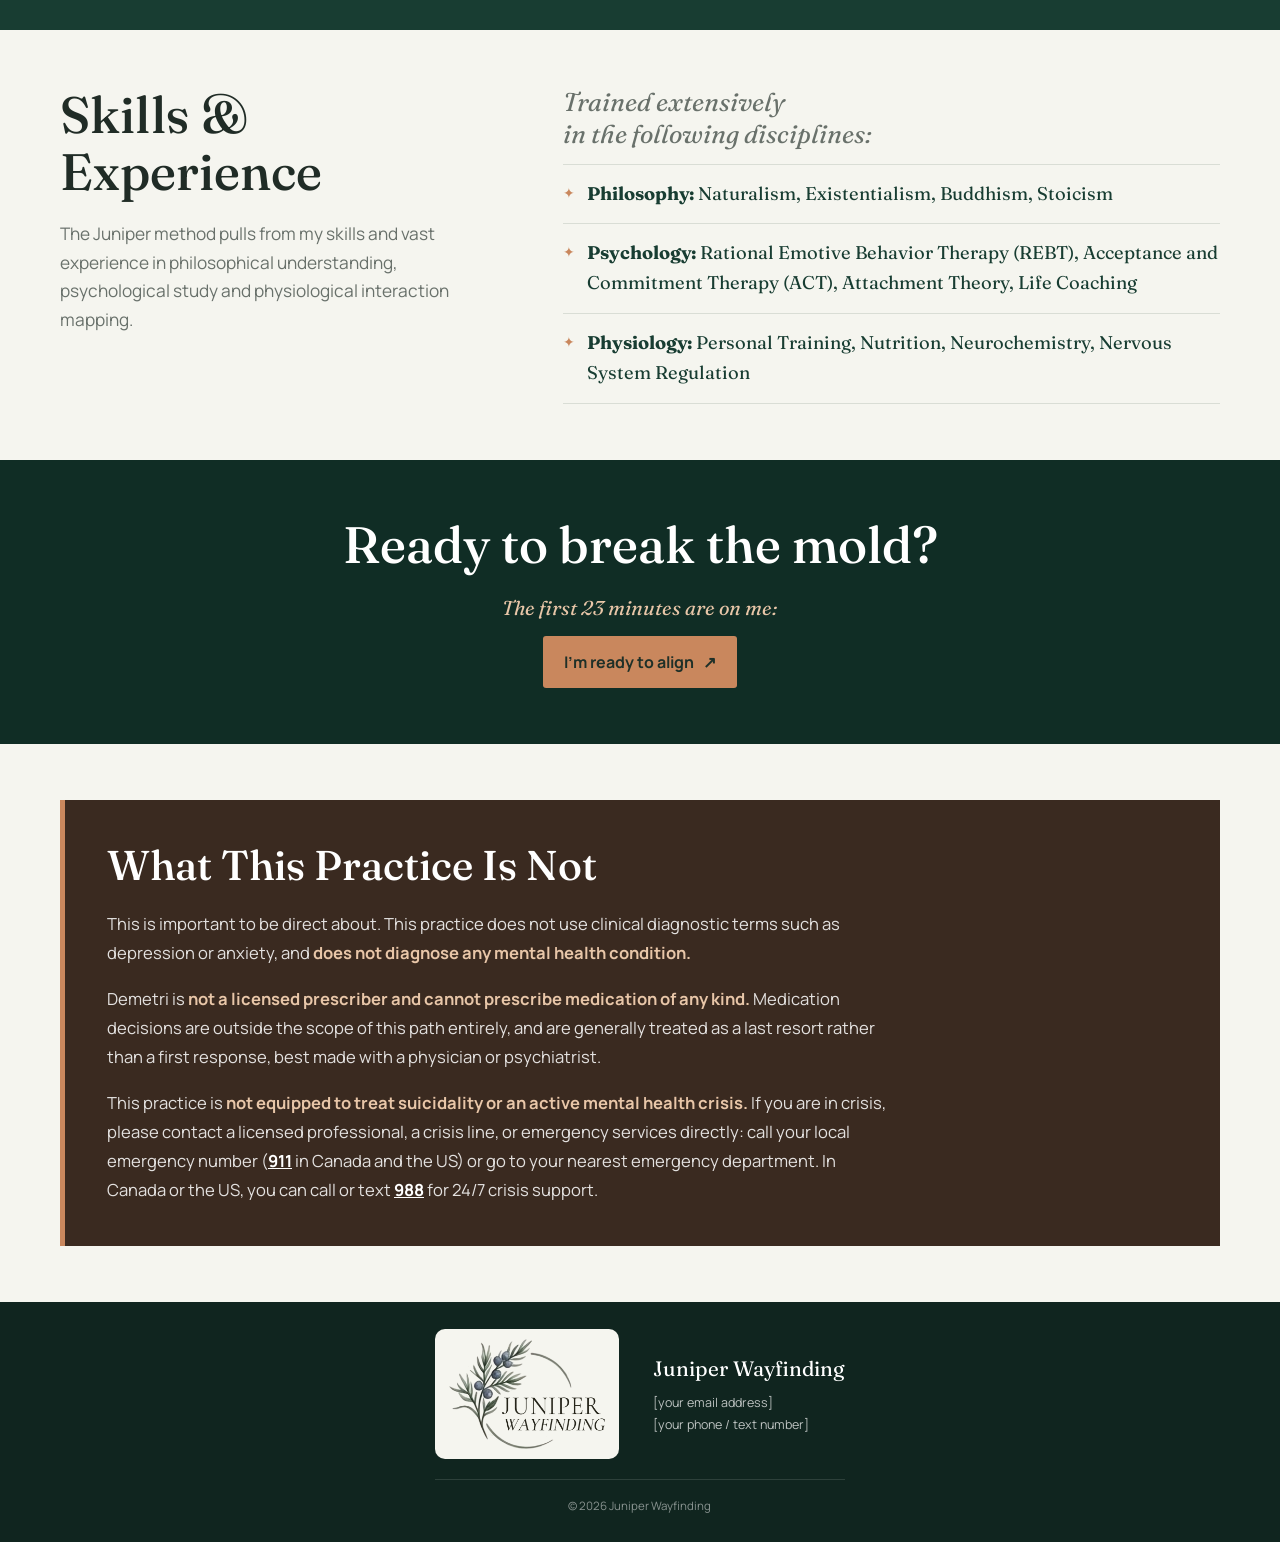
==== commit b71ccb23: "Update logo and booking form wording Co-Authored-By: Claude Opus 5.5 <noreply@anthropic.com>" ====
--- a/about.html
+++ b/about.html
@@ -9,7 +9,7 @@
 </head>
 <body>
 	<header class="site-header"><nav class="nav-wrap shell" aria-label="Main navigation">
-		<a class="brand" href="index.html" aria-label="Juniper Wayfinding home"><img class="brand-logo" src="logo_inv.png" width="600" height="484" alt="Juniper Wayfinding"></a>
+		<a class="brand" href="index.html" aria-label="Juniper Wayfinding home"><img class="brand-logo" src="logo_tr.png" width="600" height="421" alt="Juniper Wayfinding"></a>
 		<button class="menu-toggle" type="button" aria-label="Open navigation" aria-expanded="false" aria-controls="site-links"><svg viewBox="0 0 24 24" fill="none" stroke="currentColor" stroke-width="1.8" aria-hidden="true"><path d="M4 7h16M4 12h16M4 17h16"/></svg></button>
 		<div class="nav-links" id="site-links"><a href="index.html">Home</a><a href="method.html">Juniper Method</a><a class="nav-sub" href="method.html#inspired-by-juniper">Inspired by Juniper</a><a href="helps.html">Common Patterns</a><a href="rates.html">Rates</a><a href="about.html" aria-current="page">About</a><a class="nav-book" href="booking.html">I’m ready to align</a></div>
 	</nav></header>
@@ -40,7 +40,7 @@
 		</div></div></section>
 	</main>
 	<footer class="footer">
-		<div class="footer-inner shell"><a class="brand" href="index.html"><img class="brand-logo" src="logo_inv.png" width="600" height="484" alt="Juniper Wayfinding"></a><div class="footer-info"><p class="footer-tag">Juniper Wayfinding</p><p class="footer-contact"><span>[your email address]</span><span>[your phone / text number]</span></p></div><p class="footer-copy">© <span id="year"></span> Juniper Wayfinding</p></div>
+		<div class="footer-inner shell"><a class="brand" href="index.html"><img class="brand-logo" src="logo_tr.png" width="600" height="421" alt="Juniper Wayfinding"></a><div class="footer-info"><p class="footer-tag">Juniper Wayfinding</p><p class="footer-contact"><span>[your email address]</span><span>[your phone / text number]</span></p></div><p class="footer-copy">© <span id="year"></span> Juniper Wayfinding</p></div>
 	</footer>
 	<script src="site.js" defer></script>
 </body>
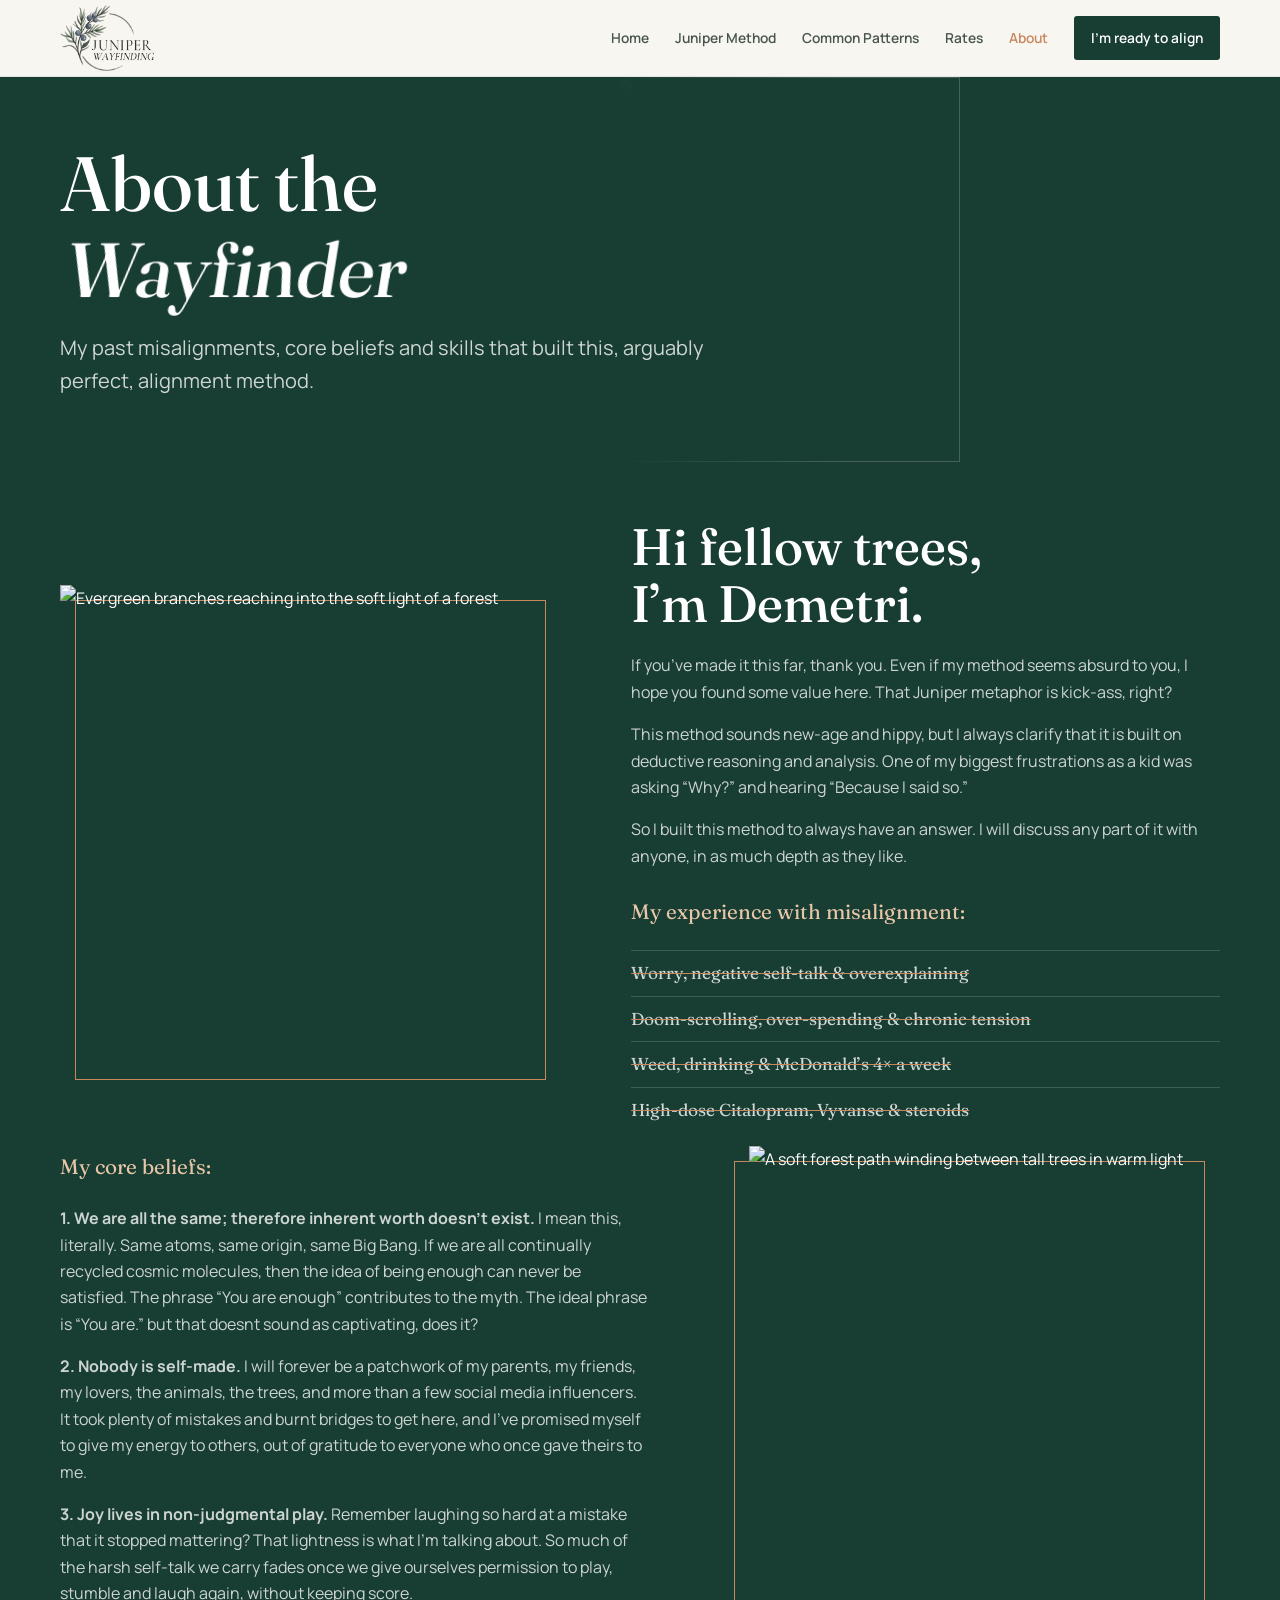
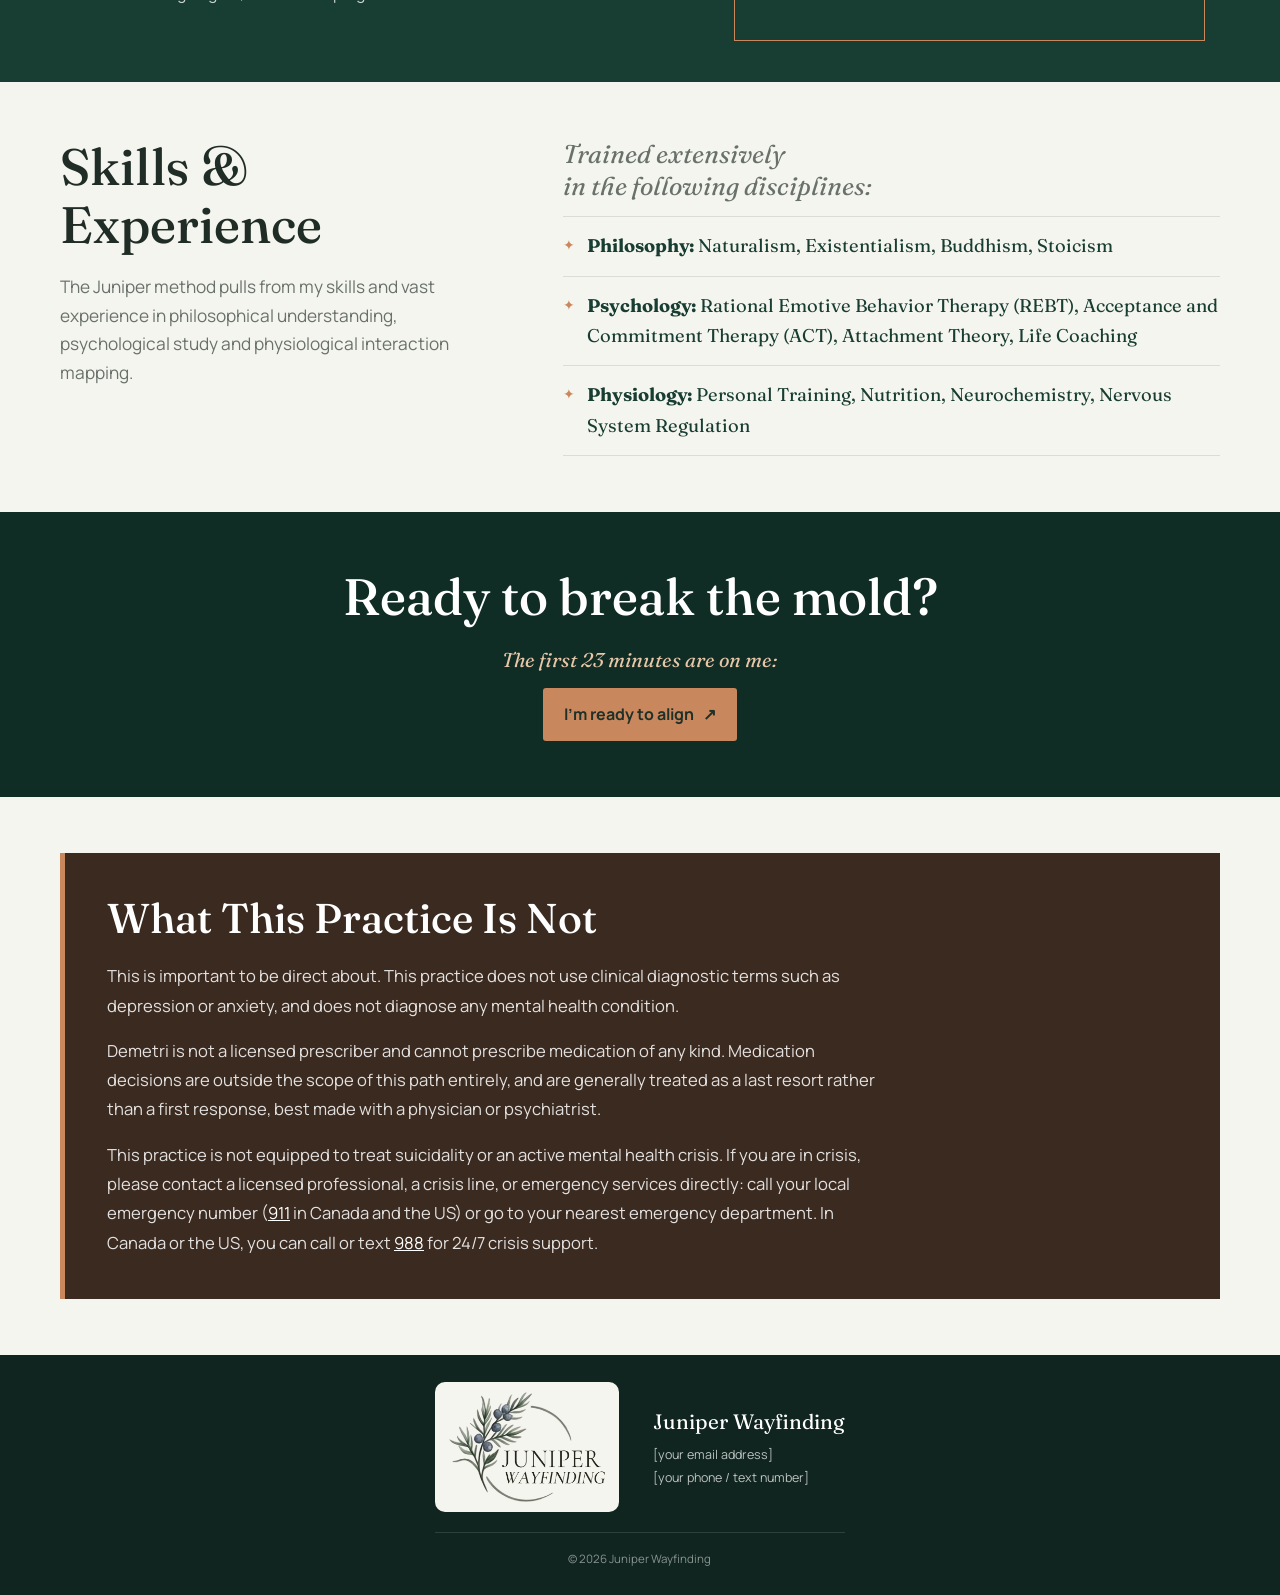
==== commit 81e5c79b: "Add rumination model, proof card and About page updates - Add interactive rumination model page and " ====
--- a/about.html
+++ b/about.html
@@ -14,12 +14,14 @@
 		<div class="nav-links" id="site-links"><a href="index.html">Home</a><a href="method.html">Juniper Method</a><a class="nav-sub" href="method.html#inspired-by-juniper">Inspired by Juniper</a><a href="helps.html">Common Patterns</a><a href="rates.html">Rates</a><a href="about.html" aria-current="page">About</a><a class="nav-book" href="booking.html">I’m ready to align</a></div>
 	</nav></header>
 	<main>
-		<section class="page-hero"><img class="page-hero-image" src="https://images.unsplash.com/photo-1440581572325-0bea30075d9d?auto=format&fit=crop&w=1500&q=80" alt="" fetchpriority="high"><div class="shell"><h1>About the<br><span class="wayfinder-move">Wayfinder</span></h1><p>The beliefs lived, the truths tested, and the experience that built this alignment method.</p></div></section>
+		<section class="page-hero"><img class="page-hero-image" src="https://images.unsplash.com/photo-1440581572325-0bea30075d9d?auto=format&fit=crop&w=1500&q=80" alt="" fetchpriority="high"><div class="shell"><h1>About the<br><span class="wayfinder-move">Wayfinder</span></h1><p>My past misalignments, core beliefs and skills that built this, arguably perfect, alignment method.</p></div></section>
 		<section class="section about"><div class="shell"><div class="about-grid"><div class="about-photo reveal"><img src="https://images.unsplash.com/photo-1511497584788-876760111969?auto=format&fit=crop&w=1100&q=85" alt="Evergreen branches reaching into the soft light of a forest" loading="lazy"></div>
 			<div class="about-copy reveal"><h2>Hi fellow trees,<br>I’m Demetri.</h2>
 				<p>If you’ve made it this far, thank you. Even if my method seems absurd to you, I hope you found some value here. That Juniper metaphor is kick-ass, right?</p>
 				<p>This method sounds new-age and hippy, but I always clarify that it is built on deductive reasoning and analysis. One of my biggest frustrations as a kid was asking “Why?” and hearing “Because I said so.”</p>
 				<p>So I built this method to always have an answer. I will discuss any part of it with anyone, in as much depth as they like.</p>
+				<p class="beliefs-lead">My experience with misalignment:</p>
+				<ul class="left-behind" aria-label="Things I have left behind"><li>Worry, negative self-talk &amp; overexplaining</li><li>Doom-scrolling, over-spending &amp; chronic tension</li><li>Weed, drinking &amp; McDonald’s 4× a week</li><li>High-dose Citalopram, Vyvanse &amp; steroids</li></ul>
 			</div></div>
 			<div class="about-grid about-grid-flip"><div class="about-copy reveal">
 				<p class="beliefs-lead">My core beliefs:</p>
@@ -34,9 +36,9 @@
 		<section class="closing"><div class="shell"><h2>Ready to break the mold?</h2><p class="spark-lead">The first 23 minutes are on me:</p><div class="actions" style="justify-content:center"><a class="button" href="booking.html">I’m ready to align <span aria-hidden="true">↗</span></a></div></div></section>
 		<section class="section" id="what-this-is-not"><div class="shell"><div class="not-box reveal" style="opacity:1;transform:none">
 			<h2>What This Practice Is Not</h2>
-			<p>This is important to be direct about. This practice does not use clinical diagnostic terms such as depression or anxiety, and <strong>does not diagnose any mental health condition.</strong></p>
-			<p>Demetri is <strong>not a licensed prescriber and cannot prescribe medication of any kind.</strong> Medication decisions are outside the scope of this path entirely, and are generally treated as a last resort rather than a first response, best made with a physician or psychiatrist.</p>
-			<p>This practice is <strong>not equipped to treat suicidality or an active mental health crisis.</strong> If you are in crisis, please contact a licensed professional, a crisis line, or emergency services directly: call your local emergency number (<a href="tel:911">911</a> in Canada and the US) or go to your nearest emergency department. In Canada or the US, you can call or text <a href="tel:988">988</a> for 24/7 crisis support.</p>
+			<p>This is important to be direct about. This practice does not use clinical diagnostic terms such as depression or anxiety, and does not diagnose any mental health condition.</p>
+			<p>Demetri is not a licensed prescriber and cannot prescribe medication of any kind. Medication decisions are outside the scope of this path entirely, and are generally treated as a last resort rather than a first response, best made with a physician or psychiatrist.</p>
+			<p>This practice is not equipped to treat suicidality or an active mental health crisis. If you are in crisis, please contact a licensed professional, a crisis line, or emergency services directly: call your local emergency number (<a href="tel:911">911</a> in Canada and the US) or go to your nearest emergency department. In Canada or the US, you can call or text <a href="tel:988">988</a> for 24/7 crisis support.</p>
 		</div></div></section>
 	</main>
 	<footer class="footer">
--- a/site.css
+++ b/site.css
@@ -2,7 +2,7 @@
 :focus-visible{outline:2px solid var(--orange);outline-offset:4px}.hero-copy{animation:copy-arrive .8s cubic-bezier(.2,.7,.2,1) both}@keyframes copy-arrive{from{opacity:0;transform:translateY(12px)}to{opacity:1;transform:translateY(0)}}.path-link{transition:transform .25s,box-shadow .25s}.path-link:hover{box-shadow:0 12px 28px rgb(24 61 50 / 9%)}
 *{box-sizing:border-box}html{scroll-behavior:smooth;scroll-padding-top:90px}body{margin:0;background:var(--paper);color:var(--ink);font:16px/1.65 var(--sans);-webkit-font-smoothing:antialiased}img{display:block;max-width:100%}a{color:inherit}button,input,select,textarea{font:inherit}.shell{width:min(var(--content),calc(100% - 48px));margin-inline:auto}.eyebrow{margin:0 0 14px;color:var(--orange);font-size:.73rem;font-weight:700;letter-spacing:.13em;text-transform:uppercase}h1,h2,h3,p{margin-top:0}h1,h2,h3{font-family:var(--serif);font-weight:500;line-height:1.12}h2{margin-bottom:20px;font-size:clamp(2.2rem,4vw,3.45rem)}h3{font-size:1.35rem}.lede{max-width:660px;color:var(--muted);font-size:1.08rem}.section{padding:var(--space) 0}.section-flush-top{padding-top:0}.section-head{max-width:740px;margin-bottom:calc(var(--space) * .5)}.section-head p:last-child{margin-bottom:0}.button{display:inline-flex;min-height:49px;align-items:center;justify-content:center;gap:9px;padding:12px 20px;border:1px solid transparent;border-radius:3px;background:var(--orange);color:#1f3028;font-weight:700;text-decoration:none;transition:transform .2s,background .2s}.button:hover{transform:translateY(-2px);background:#e79b70}.button-green{background:var(--forest);color:white}.button-green:hover{background:var(--green)}.button-quiet{border-color:rgb(255 255 255 / 44%);background:transparent;color:white}.button-quiet:hover{background:rgb(255 255 255 / 10%)}.actions{display:flex;flex-wrap:wrap;align-items:center;gap:12px}
 .site-header{position:sticky;z-index:20;top:0;border-bottom:1px solid rgb(24 61 50 / 9%);background:rgb(247 246 240 / 95%);backdrop-filter:blur(14px)}.nav-wrap{display:flex;min-height:76px;align-items:center;justify-content:space-between;gap:26px}.brand{display:inline-flex;align-items:center;gap:11px;color:var(--forest);text-decoration:none}.brand-mark{width:36px;height:42px}.brand-name{display:grid;gap:1px;font-size:1rem;font-weight:700;line-height:1.1}.brand-name small{color:var(--stone);font-size:.64rem;font-weight:600;letter-spacing:.13em;text-transform:uppercase}.nav-links{display:flex;align-items:center;gap:26px}.nav-links a{color:#47554d;font-size:.86rem;font-weight:600;text-decoration:none;transition:color .2s}.nav-links a:hover,.nav-links a[aria-current=page]{color:var(--orange)}.nav-links .nav-sub{display:none}.nav-links .nav-book{padding:11px 17px;border-radius:3px;background:var(--forest);color:white}.nav-links .nav-book:hover{background:var(--green);color:white}.menu-toggle{display:none;width:44px;height:44px;border:1px solid var(--stone-light);border-radius:3px;background:transparent;color:var(--forest);cursor:pointer}.menu-toggle svg{width:20px;height:20px}
-.hero{position:relative;display:flex;align-items:center;overflow:hidden;background:var(--deep);color:white}.hero::before{position:absolute;z-index:1;inset:0;background:linear-gradient(90deg,rgb(16 45 37 / 97%) 0%,rgb(16 45 37 / 85%) 48%,rgb(16 45 37 / 28%) 100%);content:""}.hero-image{position:absolute;inset:0 0 0 34%;width:66%;height:100%;object-fit:cover;object-position:center 54%;opacity:.82}.hero-inner{position:relative;z-index:2;padding-block:55px 115px}.hero-copy{max-width:650px}.hero .eyebrow,.page-hero .eyebrow{color:var(--orange-light)}.hero h1{max-width:700px;margin-bottom:24px;font-size:clamp(3.2rem,7.1vw,6.2rem);letter-spacing:0}.hero h1 em{color:var(--orange-light);font-weight:500}.hero-copy>p:not(.eyebrow){max-width:min(432px,80%);margin-bottom:0;color:rgb(255 255 255 / 84%);font-size:1.25rem}.hero-note{display:flex;align-items:center;gap:11px;margin-top:40px;color:rgb(255 255 255 / 74%);font-size:.82rem}.hero-note span{width:36px;height:1px;background:var(--orange)}.page-hero{position:relative;overflow:hidden;padding:calc(var(--space) * 1.15) 0;background:var(--forest);color:white}.page-hero h1{max-width:800px;margin-bottom:18px;font-size:clamp(2.9rem,6vw,5.2rem)}.page-hero h1:last-child{margin-bottom:0}.hero-warning{color:var(--orange-light)}.page-hero p:not(.eyebrow){max-width:650px;margin-bottom:0;color:rgb(255 255 255 / 79%);font-size:1.25rem}.page-hero .shell{position:relative;z-index:2}.page-hero-image{position:absolute;inset:0 0 0 48%;width:52%;height:100%;object-fit:cover;opacity:.28;mask-image:linear-gradient(90deg,transparent,black 35%)}
+.hero{position:relative;display:flex;align-items:center;overflow:hidden;background:var(--deep);color:white}.hero::before{position:absolute;z-index:1;inset:0;background:linear-gradient(90deg,rgb(16 45 37 / 97%) 0%,rgb(16 45 37 / 85%) 48%,rgb(16 45 37 / 28%) 100%);content:""}.hero-image{position:absolute;inset:0 0 0 34%;width:66%;height:100%;object-fit:cover;object-position:center 54%;opacity:.82}.hero-inner{position:relative;z-index:2;padding-block:55px 115px}.hero-copy{max-width:650px}.hero .eyebrow,.page-hero .eyebrow{color:var(--orange-light)}.hero h1{max-width:700px;margin-bottom:24px;font-size:clamp(3.2rem,7.1vw,6.2rem);letter-spacing:0}.hero h1 em{color:var(--orange-light);font-weight:500}.hero-copy>p:not(.eyebrow){max-width:min(520px,85%);margin-bottom:0;color:rgb(255 255 255 / 84%);font-size:1.5rem}.hero-note{display:flex;align-items:center;gap:11px;margin-top:40px;color:rgb(255 255 255 / 74%);font-size:.82rem}.hero-note span{width:36px;height:1px;background:var(--orange)}.page-hero{position:relative;overflow:hidden;padding:calc(var(--space) * 1.15) 0;background:var(--forest);color:white}.page-hero h1{max-width:800px;margin-bottom:18px;font-size:clamp(2.9rem,6vw,5.2rem)}.page-hero h1:last-child{margin-bottom:0}.hero-warning{color:var(--orange-light)}.page-hero p:not(.eyebrow){max-width:650px;margin-bottom:0;color:rgb(255 255 255 / 79%);font-size:1.25rem}.page-hero .shell{position:relative;z-index:2}.page-hero-image{position:absolute;inset:0 0 0 48%;width:52%;height:100%;object-fit:cover;opacity:.28;mask-image:linear-gradient(90deg,transparent,black 35%)}
 .belief{padding:25px 0;background:var(--orange);color:#27362e}.belief-inner{display:flex;align-items:center;justify-content:space-between;gap:32px}.belief p{max-width:830px;margin:0;font-family:var(--serif);font-size:clamp(1.25rem,2.5vw,1.9rem);line-height:1.35}.belief-label{flex:0 0 auto;font-size:.7rem;font-weight:700;letter-spacing:.12em;text-transform:uppercase}.questions{background:#f0f0e9}.question-grid{display:grid;grid-template-columns:.8fr 1.2fr;gap:65px;align-items:start}.question-grid h2{max-width:440px}.question-list{display:grid;grid-template-columns:1fr 1fr;gap:0 28px;margin:0;padding:0;list-style:none}.question-list li{position:relative;padding:10px 0 10px 22px;border-top:1px solid #d7dbd4;color:#425148;font-family:var(--serif);font-size:1.28rem;line-height:1.4}.question-list li::before{position:absolute;top:calc(10px + .7em - 3px);left:2px;width:6px;height:6px;border-radius:50%;background:var(--orange);content:""}.home-paths{display:grid;grid-template-columns:repeat(auto-fit,minmax(230px,1fr));gap:18px}.path-link{display:flex;min-height:190px;flex-direction:column;align-items:flex-start;padding:26px;border-top:3px solid var(--orange);background:var(--white);text-decoration:none;transition:transform .2s}.path-link:hover{transform:translateY(-4px)}.path-link span{margin-top:auto;color:var(--forest);font-weight:700}.path-link h3{margin-bottom:10px;color:var(--forest);font-size:1.55rem}.path-link p{margin:0 0 20px;color:var(--muted);font-size:.93rem}.home-end{padding:57px 0;background:var(--forest);color:white}.home-end .shell{display:flex;align-items:center;justify-content:space-between;gap:28px}.home-end h2{max-width:630px;margin:0;font-size:clamp(1.8rem,3.3vw,2.7rem)}
 .method-intro{display:grid;grid-template-columns:1fr .75fr;align-items:end;gap:44px}.method-intro .lede{margin-bottom:5px}.tree-map{display:grid;grid-template-columns:1fr 1fr;align-items:center;gap:clamp(30px,7vw,90px);margin-top:45px;padding:34px;border:1px solid var(--stone-light);background:var(--white)}.tree-art{width:100%;max-width:400px;margin-inline:auto}.tree-list{display:grid;gap:21px}.truth-list{margin:0;padding:0;list-style:none}.truth-list li{position:relative;padding-left:20px}.truth-list li+li{margin-top:6px}.truth-list li::before{position:absolute;top:.7em;left:2px;width:6px;height:6px;margin-top:-3px;border-radius:50%;background:var(--orange);content:""}.why .prose p.source-link{margin-top:34px;padding-top:22px;border-top:1px solid rgb(255 255 255 / 18%);color:rgb(255 255 255 / 65%);font-size:.92rem}.source-link a{display:block;margin-bottom:4px;color:var(--orange-light);font-family:var(--serif);font-size:1.3rem;text-decoration:none}.source-link a:hover{text-decoration:underline;text-underline-offset:4px}.hero-jumps{margin-top:30px}.equation-sub{margin:-8px 0 0;color:var(--muted);font-family:var(--serif);font-size:clamp(1.25rem,2vw,1.6rem);line-height:1.3}.about-copy p a{color:var(--orange-light);text-underline-offset:3px}.about-copy p a:hover{color:white}.about-copy .beliefs-lead{margin-top:26px;color:var(--orange-light)!important;font-family:var(--serif);font-size:1.3rem}.credentials-lead{margin:0 0 14px;color:var(--muted);font-family:var(--serif);font-size:1.6rem;line-height:1.25;font-style:italic}.quick:has(+ .layers-section){padding-bottom:calc(var(--space) * .6)}.quick-flow>:last-child{margin-bottom:0}.layers-section{padding-top:calc(var(--space) * .6)}.method-intro h2{margin-bottom:0}.layers-section .tree-photo{margin-top:calc(var(--space) * .4)}.tree-photo{margin:calc(var(--space) * .6) 0 0}.tree-photo img{display:block;width:100%;height:auto;aspect-ratio:2056/1536;object-fit:cover;object-position:92.6% 50%;--lean:6%;clip-path:polygon(var(--lean) 0,100% 0,calc(100% - var(--lean)) 100%,0 100%)}.tree-step{display:grid;grid-template-columns:46px 1fr;gap:15px}.step-number{display:grid;width:42px;height:42px;place-items:center;border:1px solid var(--orange);border-radius:50%;color:var(--forest);font-family:var(--serif);font-size:1.2rem}.tree-step h3{margin:0 0 5px;color:var(--forest);font-size:1.3rem}.tree-step p{margin:0;color:var(--muted);font-size:.93rem}.layers{display:grid;gap:14px;margin-top:calc(var(--space) * .6)}.layer{display:grid;grid-template-columns:68px minmax(210px,.75fr) 1.25fr;gap:22px;padding:28px 0;border-top:1px solid var(--stone-light)}.layer-index{color:var(--orange);font-family:var(--serif);font-size:2.15rem}.layer h3{margin:0 0 12px;color:var(--forest);font-size:1.7rem}.layer blockquote{margin:0;color:var(--stone);font-family:var(--serif);font-size:1rem;font-style:italic;line-height:1.55}.layer-content>p{margin-bottom:14px;color:var(--muted)}.practice-list{display:grid;grid-template-columns:1fr 1fr;gap:9px 18px;margin:0;padding:0;list-style:none}.practice-list li{display:flex;gap:9px;color:#46534b;font-size:.9rem}.practice-list li::before{color:var(--orange);content:"✦"}.method-close{max-width:780px;margin:38px auto 0;text-align:center}.method-close p{color:var(--muted)}
 .about{background:var(--forest);color:white}.about-grid{display:grid;grid-template-columns:.8fr 1fr;align-items:center;gap:clamp(45px,8vw,100px)}.about-photo{position:relative;min-height:480px}.about-photo img{width:100%;height:480px;object-fit:cover;object-position:center}.about-photo::after{position:absolute;inset:15px -15px -15px 15px;z-index:-1;border:1px solid var(--orange);content:""}.about .eyebrow{color:var(--orange-light)}.about-copy p{color:rgb(255 255 255 / 78%)}.signature{margin-top:26px;color:var(--orange-light)!important;font-family:var(--serif);font-size:1.4rem}.values{display:grid;grid-template-columns:repeat(3,1fr);gap:28px;margin-top:48px;padding-top:27px;border-top:1px solid rgb(255 255 255 / 22%)}.values strong{display:block;margin-bottom:6px;color:var(--orange-light);font-family:var(--serif);font-size:1.24rem;font-weight:500}.values span{color:rgb(255 255 255 / 70%);font-size:.88rem}.rates-grid,.booking-grid{display:grid;grid-template-columns:1fr 1fr;gap:clamp(42px,8vw,90px);align-items:start}.rate-list{border-top:1px solid #d9ddd5}.rate-row{display:flex;align-items:start;justify-content:space-between;gap:18px;padding:21px 0;border-bottom:1px solid #d9ddd5}.rate-row h3{margin:0 0 5px;color:var(--forest);font-size:1.2rem}.rate-row p{margin:0;color:var(--muted);font-size:.9rem}.rate-value{flex:0 0 auto;color:var(--forest);font-size:.9rem;font-weight:700;text-align:right}.rate-note{margin-top:23px;padding:25px;border-left:3px solid var(--orange);background:#edeee8}.rate-note h3{color:var(--forest);font-size:1.4rem}.rate-note p{margin-bottom:13px;color:var(--muted);font-size:.93rem}.rate-note p:last-child{margin:0}.rate-note a{color:var(--forest);font-weight:700;text-underline-offset:3px}.booking{background:#edeee8}.booking-copy>p{color:var(--muted)}.booking-points{display:grid;gap:13px;margin:28px 0 0;padding:0;list-style:none}.booking-points li{display:flex;gap:12px;color:#46534b}.booking-points li::before{color:var(--orange);content:"✦"}.booking-form{padding:30px;background:var(--white)}.form-row{display:grid;grid-template-columns:1fr 1fr;gap:16px}.field{display:grid;gap:7px;margin-bottom:16px}.field label{color:var(--forest);font-size:.83rem;font-weight:700}.field input,.field select,.field textarea{width:100%;min-height:47px;padding:11px 12px;border:1px solid #cdd2ca;border-radius:2px;outline:none;background:white;color:var(--ink)}.field textarea{min-height:94px;resize:vertical}.field input:focus,.field select:focus,.field textarea:focus{border-color:var(--green);box-shadow:0 0 0 3px rgb(49 91 75 / 13%)}.privacy-note{margin:0 0 18px;color:var(--stone);font-size:.79rem}.booking-form .button{border:0;cursor:pointer}.form-status{min-height:1.5em;margin:13px 0 0;color:var(--forest);font-size:.89rem}.closing{padding:var(--space) 0;background:var(--deep);color:white;text-align:center}.closing .eyebrow{color:var(--orange-light)}.closing h2{max-width:760px;margin:0 auto 18px;text-wrap:balance}.closing h2+.actions{margin-top:28px}.closing p{max-width:580px;margin:0 auto 25px;color:rgb(255 255 255 / 75%)}.closing .closing-lede{font-size:1.25rem;text-wrap:balance}.closing .closing-kicker{margin-top:-6px;color:var(--orange-light);font-family:var(--serif);font-size:clamp(1.5rem,2.6vw,2.1rem);line-height:1.2;text-wrap:balance}.footer{padding:27px 0;background:#10251f;color:rgb(255 255 255 / 72%)}.footer-inner{display:grid;grid-template-columns:auto 1fr;align-items:center;gap:20px 34px}.footer-copy{grid-column:1/-1;margin:0;padding-top:16px;border-top:1px solid rgb(255 255 255 / 12%);color:rgb(255 255 255 / 50%);font-size:.72rem!important;text-align:left}.footer-contact{display:grid;gap:2px;text-align:left}.footer .brand{color:white}.footer .brand-name small{color:rgb(255 255 255 / 62%)}.footer p{margin:0;font-size:.78rem}.footer-links{display:flex;gap:18px}.footer-links a{font-size:.82rem;text-decoration:none}.footer-links a:hover{color:var(--orange-light)}.reveal{opacity:0;transform:translateY(18px);transition:opacity .65s,transform .65s}.reveal.is-visible{opacity:1;transform:translateY(0)}
@@ -10,7 +10,7 @@
 @media(max-width:1080px){.nav-links{gap:16px}.nav-links a{font-size:.8rem}}
 @media(max-width:940px){.menu-toggle{display:grid;place-items:center}.nav-links{position:absolute;top:100%;right:0;left:0;display:none;align-items:stretch;gap:0;padding:6px 24px 14px;border-bottom:1px solid var(--stone-light);background:var(--paper)}.nav-links.is-open{display:grid}.nav-links .nav-sub{display:block;margin-top:-5px;padding:3px 8px 2px 22px;border-left:2px solid var(--orange-light);margin-left:10px;color:var(--muted);font-size:.88rem}.nav-links a{padding:8px;font-size:.95rem}.nav-links .nav-book,.nav-links .nav-book:hover{margin-top:0;padding:8px;border-radius:0;background:none;color:#47554d;text-align:left}.nav-links .nav-book:hover{color:var(--orange)}}
 @media(max-width:850px){.question-grid{gap:34px}.layer{grid-template-columns:54px minmax(180px,.75fr) 1.25fr;gap:16px}.rates-grid,.booking-grid{gap:40px}}
-@media(max-width:680px){:root{--space:44px}html{scroll-padding-top:72px}.shell{width:min(var(--content),calc(100% - 36px))}.section{padding:var(--space) 0}.nav-wrap{min-height:68px}.hero::before{background:linear-gradient(90deg,rgb(16 45 37 / 89%),rgb(16 45 37 / 56%)),linear-gradient(0deg,rgb(16 45 37 / 40%),transparent)}.hero-image{inset:0;width:100%;opacity:.65;object-position:58% center}.hero-inner{padding-block:37px 110px}.hero h1{font-size:clamp(3rem,13vw,4.6rem)}.hero-copy>p:not(.eyebrow){font-size:1.25rem}.hero-note{margin-top:32px}.page-hero{padding:calc(var(--space) * 1.15) 0}.page-hero-image{inset:0;width:100%;opacity:.18;mask-image:linear-gradient(90deg,transparent,black)}.belief-inner,.home-end .shell{align-items:flex-start;flex-direction:column;gap:13px}.belief-label{font-size:.65rem}.question-grid,.method-intro,.rates-grid,.booking-grid,.about-grid{grid-template-columns:1fr;gap:28px}.question-list{grid-template-columns:1fr}.question-list li{font-size:1.2rem}.home-paths{grid-template-columns:1fr}.path-link{min-height:160px}.tree-map{grid-template-columns:1fr;gap:20px;margin-top:30px;padding:20px 16px}.tree-art{max-width:310px}.tree-list{gap:17px}.layers{margin-top:calc(var(--space) * .6)}.layer{grid-template-columns:42px 1fr;gap:8px 13px;padding:24px 0}.layer-index{grid-row:span 2;font-size:1.8rem}.layer h3{font-size:1.5rem}.layer blockquote{margin-bottom:8px;font-size:.96rem}.layer-content{grid-column:2}.practice-list{grid-template-columns:1fr;gap:8px}.about-photo,.about-photo img{min-height:340px;height:340px}.values{grid-template-columns:1fr;gap:16px;margin-top:34px}.rate-note{padding:21px}.rate-row{gap:10px}.rate-value{font-size:.82rem}.booking-form{padding:22px 18px}.form-row{grid-template-columns:1fr;gap:0}.footer-inner{grid-template-columns:1fr;justify-items:center;gap:16px}.footer-copy,.footer-contact,.footer-info{text-align:center}.footer-copy{justify-self:stretch}.footer-links{flex-wrap:wrap}}
+@media(max-width:680px){:root{--space:44px}html{scroll-padding-top:72px}.shell{width:min(var(--content),calc(100% - 36px))}.section{padding:var(--space) 0}.nav-wrap{min-height:68px}.hero::before{background:linear-gradient(90deg,rgb(16 45 37 / 89%),rgb(16 45 37 / 56%)),linear-gradient(0deg,rgb(16 45 37 / 40%),transparent)}.hero-image{inset:0;width:100%;opacity:.65;object-position:58% center}.hero-inner{padding-block:37px 110px}.hero h1{font-size:clamp(3rem,13vw,4.6rem)}.hero-copy>p:not(.eyebrow){font-size:1.375rem}.hero-note{margin-top:32px}.page-hero{padding:calc(var(--space) * 1.15) 0}.page-hero-image{inset:0;width:100%;opacity:.18;mask-image:linear-gradient(90deg,transparent,black)}.belief-inner,.home-end .shell{align-items:flex-start;flex-direction:column;gap:13px}.belief-label{font-size:.65rem}.question-grid,.method-intro,.rates-grid,.booking-grid,.about-grid{grid-template-columns:1fr;gap:28px}.question-list{grid-template-columns:1fr}.question-list li{font-size:1.2rem}.home-paths{grid-template-columns:1fr}.path-link{min-height:160px}.tree-map{grid-template-columns:1fr;gap:20px;margin-top:30px;padding:20px 16px}.tree-art{max-width:310px}.tree-list{gap:17px}.layers{margin-top:calc(var(--space) * .6)}.layer{grid-template-columns:42px 1fr;gap:8px 13px;padding:24px 0}.layer-index{grid-row:span 2;font-size:1.8rem}.layer h3{font-size:1.5rem}.layer blockquote{margin-bottom:8px;font-size:.96rem}.layer-content{grid-column:2}.practice-list{grid-template-columns:1fr;gap:8px}.about-photo,.about-photo img{min-height:340px;height:340px}.values{grid-template-columns:1fr;gap:16px;margin-top:34px}.rate-note{padding:21px}.rate-row{gap:10px}.rate-value{font-size:.82rem}.booking-form{padding:22px 18px}.form-row{grid-template-columns:1fr;gap:0}.footer-inner{grid-template-columns:1fr;justify-items:center;gap:16px}.footer-copy,.footer-contact,.footer-info{text-align:center}.footer-copy{justify-self:stretch}.footer-links{flex-wrap:wrap}}
 /* ---- Added: content pages ---- */
 .footer-crisis{padding:16px 0;border-bottom:1px solid rgb(255 255 255 / 12%);margin-bottom:26px}.footer-crisis p{max-width:900px;margin:0;color:rgb(255 255 255 / 62%);font-size:.74rem;line-height:1.55}.footer-crisis strong{color:var(--orange-light)}.footer-crisis a{color:white;font-weight:700;text-underline-offset:3px}.footer:has(.footer-crisis){padding-top:0}
 .crisis-panel{padding:24px 26px;border-left:4px solid var(--orange);background:var(--white)}.crisis-panel h3{margin-bottom:8px;color:var(--forest);font-size:1.3rem}.crisis-panel p{margin:0 0 8px;color:#46534b}.crisis-panel p:last-child{margin:0}.crisis-panel a{color:var(--forest);font-weight:700;text-underline-offset:3px}
@@ -25,7 +25,7 @@
 .price{display:flex;flex-wrap:wrap;align-items:flex-end;gap:14px 40px;margin:0 0 20px}.price div{display:grid}.price strong{color:var(--forest);font-family:var(--serif);font-size:clamp(3rem,6vw,4.4rem);font-weight:500;line-height:1}.price span{color:var(--stone);font-size:.9rem;font-weight:700;letter-spacing:.12em;text-transform:uppercase}.price .plus{align-self:center;color:var(--orange);font-family:var(--serif);font-size:2rem}
 .feature-grid{display:grid;grid-template-columns:1fr 1fr;gap:18px;margin-top:10px}.feature{padding:28px;background:var(--white);border-top:3px solid var(--forest)}.feature h3{margin-bottom:10px;color:var(--forest);font-size:1.4rem}.feature p{margin:0;color:var(--muted)}.feature .fine{margin-top:12px;font-size:.84rem;color:var(--stone)}
 .credentials{display:grid;gap:0;margin:0 0 22px;padding:0;list-style:none;border-top:1px solid #d9ddd5}.credentials:last-child{margin-bottom:0}.credentials li{display:flex;gap:12px;padding:14px 0;border-bottom:1px solid #d9ddd5;color:var(--forest);font-family:var(--serif);font-size:1.15rem}.credentials li::before{color:var(--orange);content:"✦";font-family:var(--sans);font-size:.9rem;line-height:1.9}
-.not-box{padding:clamp(26px,4vw,42px);background:#3a2a20;color:white;border-left:5px solid var(--orange)}.not-box h2{color:white;font-size:clamp(1.9rem,3.4vw,2.6rem)}.not-box p{max-width:780px;color:rgb(255 255 255 / 86%);font-size:1.04rem;line-height:1.75}.not-box p:last-child{margin-bottom:0}.not-box strong{color:var(--orange-light)}.not-box a{color:white;font-weight:700}
+.not-box{padding:clamp(26px,4vw,42px);background:#3a2a20;color:white;border-left:5px solid var(--orange)}.not-box h2{color:white;font-size:clamp(1.9rem,3.4vw,2.6rem)}.not-box p{max-width:780px;color:rgb(255 255 255 / 86%);font-size:1.04rem;line-height:1.75}.not-box p:last-child{margin-bottom:0}.not-box strong{color:var(--orange-light)}.not-box a{color:white}
 .story-hero{padding:calc(var(--space) * 1.15) 0 calc(var(--space) * .75);background:#ece8df;color:var(--ink)}.story-hero .eyebrow{color:#a8663f}.story-hero h1{max-width:760px;margin-bottom:16px;color:#2e2a24;font-size:clamp(2.6rem,5.4vw,4.4rem)}.story-hero p{max-width:600px;margin:0;color:#6b665c;font-family:var(--serif);font-style:italic;font-size:1.1rem}
 .story{padding:calc(var(--space) * .75) 0 var(--space);background:#f6f3ec}.story-body{max-width:660px;margin-inline:auto}.story-body h2{margin:0 0 22px;color:#2e2a24;font-size:clamp(2rem,3.6vw,2.6rem)}.story-body h3{margin:54px 0 16px;color:#5a3d2b;font-size:1.5rem;font-style:italic}.story-body p{color:#3a3630;font-family:var(--serif);font-size:1.18rem;line-height:1.85}.story-body>p:first-of-type::first-letter{float:left;margin:8px 10px 0 0;color:#a8663f;font-size:4.2rem;line-height:.8}.story-body hr{width:60px;margin:54px auto;border:0;border-top:1px solid #c9875d}.story-sign{margin-top:40px!important;color:#a8663f!important;font-style:italic}
 @media(max-width:680px){.basics{grid-template-columns:1fr}.basics>div,.basics>div+div{padding:18px 0;border-left:0}.basics>div+div{border-top:1px solid #d9ddd5}.quick-grid,.feature-grid,.pattern{grid-template-columns:1fr}.pattern{padding:22px 18px}.root-steps li{grid-template-columns:1fr;gap:2px}.intro{padding:56px 0 20px}.story-body p{font-size:1.08rem}}
@@ -66,4 +66,10 @@
 .footer-tag{margin:0 0 6px!important;color:white;font-family:var(--serif);font-size:1.3rem!important}.footer-contact span{display:block}.home-header .nav-wrap{min-height:149px;transition:min-height .35s ease}.home-header .brand-logo{height:132px;margin-block:0;transition:height .35s ease}.home-header.is-scrolled .nav-wrap{min-height:76px}.home-header.is-scrolled .brand-logo{height:66px}@media(max-width:680px){.home-header .nav-wrap{min-height:132px}.home-header .brand-logo{height:115px}.home-header.is-scrolled .nav-wrap{min-height:68px}.home-header.is-scrolled .brand-logo{height:58px}.footer .brand-logo{height:110px}}
 .footer-inner{grid-template-columns:auto auto;justify-content:center}@media(max-width:680px){.footer-inner{grid-template-columns:1fr}}.footer-copy{text-align:center}
 @media(max-width:680px){.hero-ridge{height:90px}.ridge-back{background-size:380px 90px;animation-name:ridge-back-m}.ridge-mid{background-size:270px 90px;animation-name:ridge-mid-m}.ridge-front{background-size:460px 90px;animation-name:ridge-front-m}@keyframes ridge-back-m{to{background-position-x:-380px}}@keyframes ridge-mid-m{to{background-position-x:-270px}}@keyframes ridge-front-m{to{background-position-x:-460px}}}
-.about-grid-flip{grid-template-columns:1fr .8fr;margin-top:clamp(56px,8vw,96px)}.about-grid-flip .about-photo::after{inset:15px 15px -15px -15px}.about-grid-flip .beliefs-lead{margin-top:0}@media(max-width:680px){.about-grid-flip{grid-template-columns:1fr;margin-top:40px}}
+.about-grid-flip{grid-template-columns:1fr .8fr;margin-top:14px}.about-grid-flip .about-photo::after{inset:15px 15px -15px -15px}.about-grid-flip .beliefs-lead{margin-top:0}@media(max-width:680px){.about-grid-flip{grid-template-columns:1fr;margin-top:17px}}
+/* ---- Proof card: links to the rumination model ---- */
+.proof{padding:calc(var(--space) * .75) 0}.proof-card{display:grid;grid-template-columns:1fr 1.15fr;align-items:center;gap:clamp(26px,4vw,52px);padding:clamp(24px,3.5vw,40px);border-left:3px solid var(--orange);background:var(--forest);color:white;text-decoration:none;transition:transform .25s,box-shadow .25s}.proof-card:hover{transform:translateY(-3px);box-shadow:0 16px 36px rgb(16 45 37 / 22%)}.proof-card h2{margin-bottom:10px;font-size:clamp(1.7rem,3vw,2.35rem)}.proof-card p{margin-bottom:22px;color:rgb(255 255 255 / 80%)}.proof-sub{margin:-2px 0 16px!important;color:var(--orange-light)!important;font-family:var(--serif);font-size:clamp(1.25rem,2vw,1.55rem)!important;line-height:1.3;text-wrap:balance}.proof-cta{display:inline-flex;align-items:center;gap:9px;color:var(--orange-light);font-weight:700}.proof-cta span{transition:transform .2s}.proof-card:hover .proof-cta span{transform:translateX(4px)}.proof-visual{margin:0;padding:8px;border-radius:6px;background:#fffefa;box-shadow:0 10px 30px rgb(0 0 0 / 25%)}.proof-visual img{width:100%;height:auto;border-radius:3px}
+.proof-tint{background:#f0f0e9}.proof+.section{padding-top:calc(var(--space) * .3)}.section+.proof{padding-top:0;padding-bottom:var(--space)}
+@media(max-width:680px){.proof{padding:28px 0}.proof-card{grid-template-columns:1fr;gap:22px;padding:24px 20px}.proof-visual{order:-1}}
+.left-behind{display:grid;margin:0;padding:0;list-style:none}.left-behind li{padding:8px 0;border-top:1px solid rgb(255 255 255 / 16%);color:rgb(255 255 255 / 80%);font-family:var(--serif);font-size:1.08rem;text-decoration:line-through;text-decoration-color:var(--orange);text-decoration-thickness:1px}
+@media(max-width:680px){.left-behind li{font-size:clamp(.7rem,calc((100vw - 52px) / 24),1.08rem)}}
